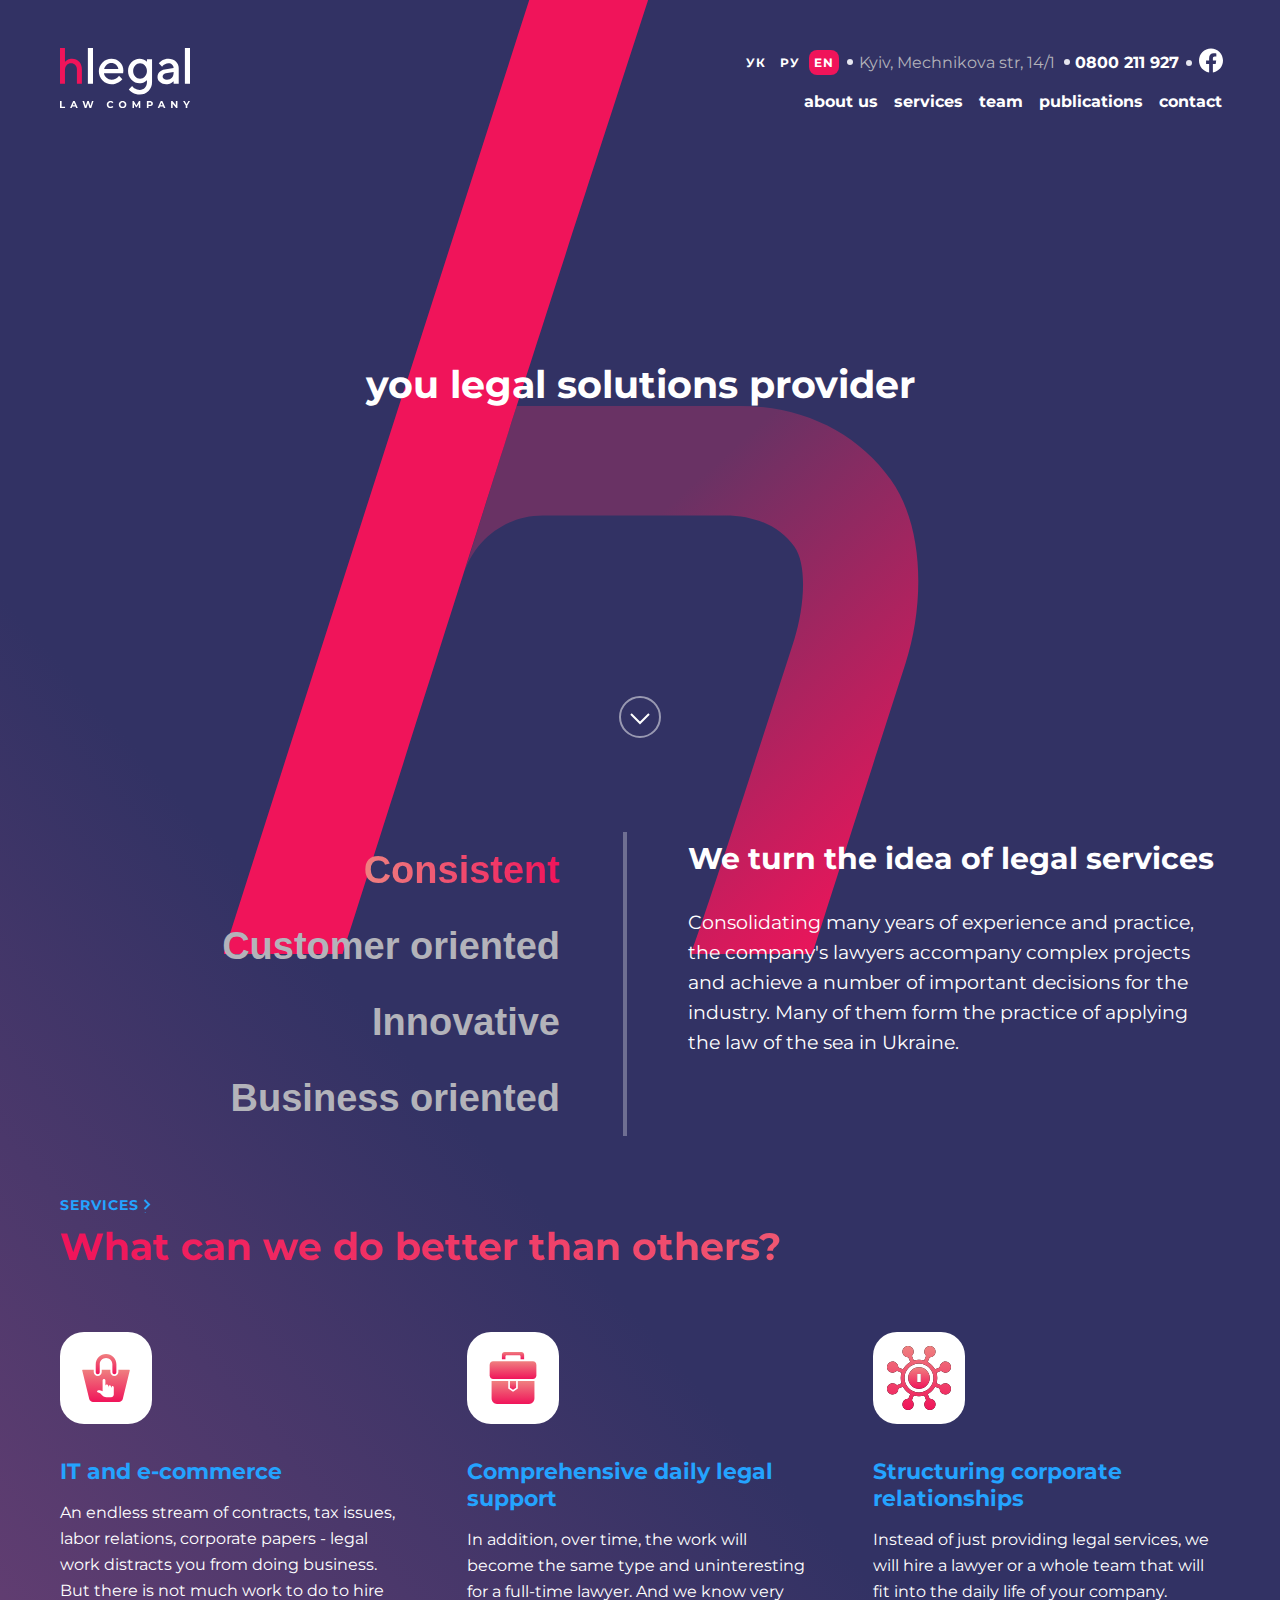
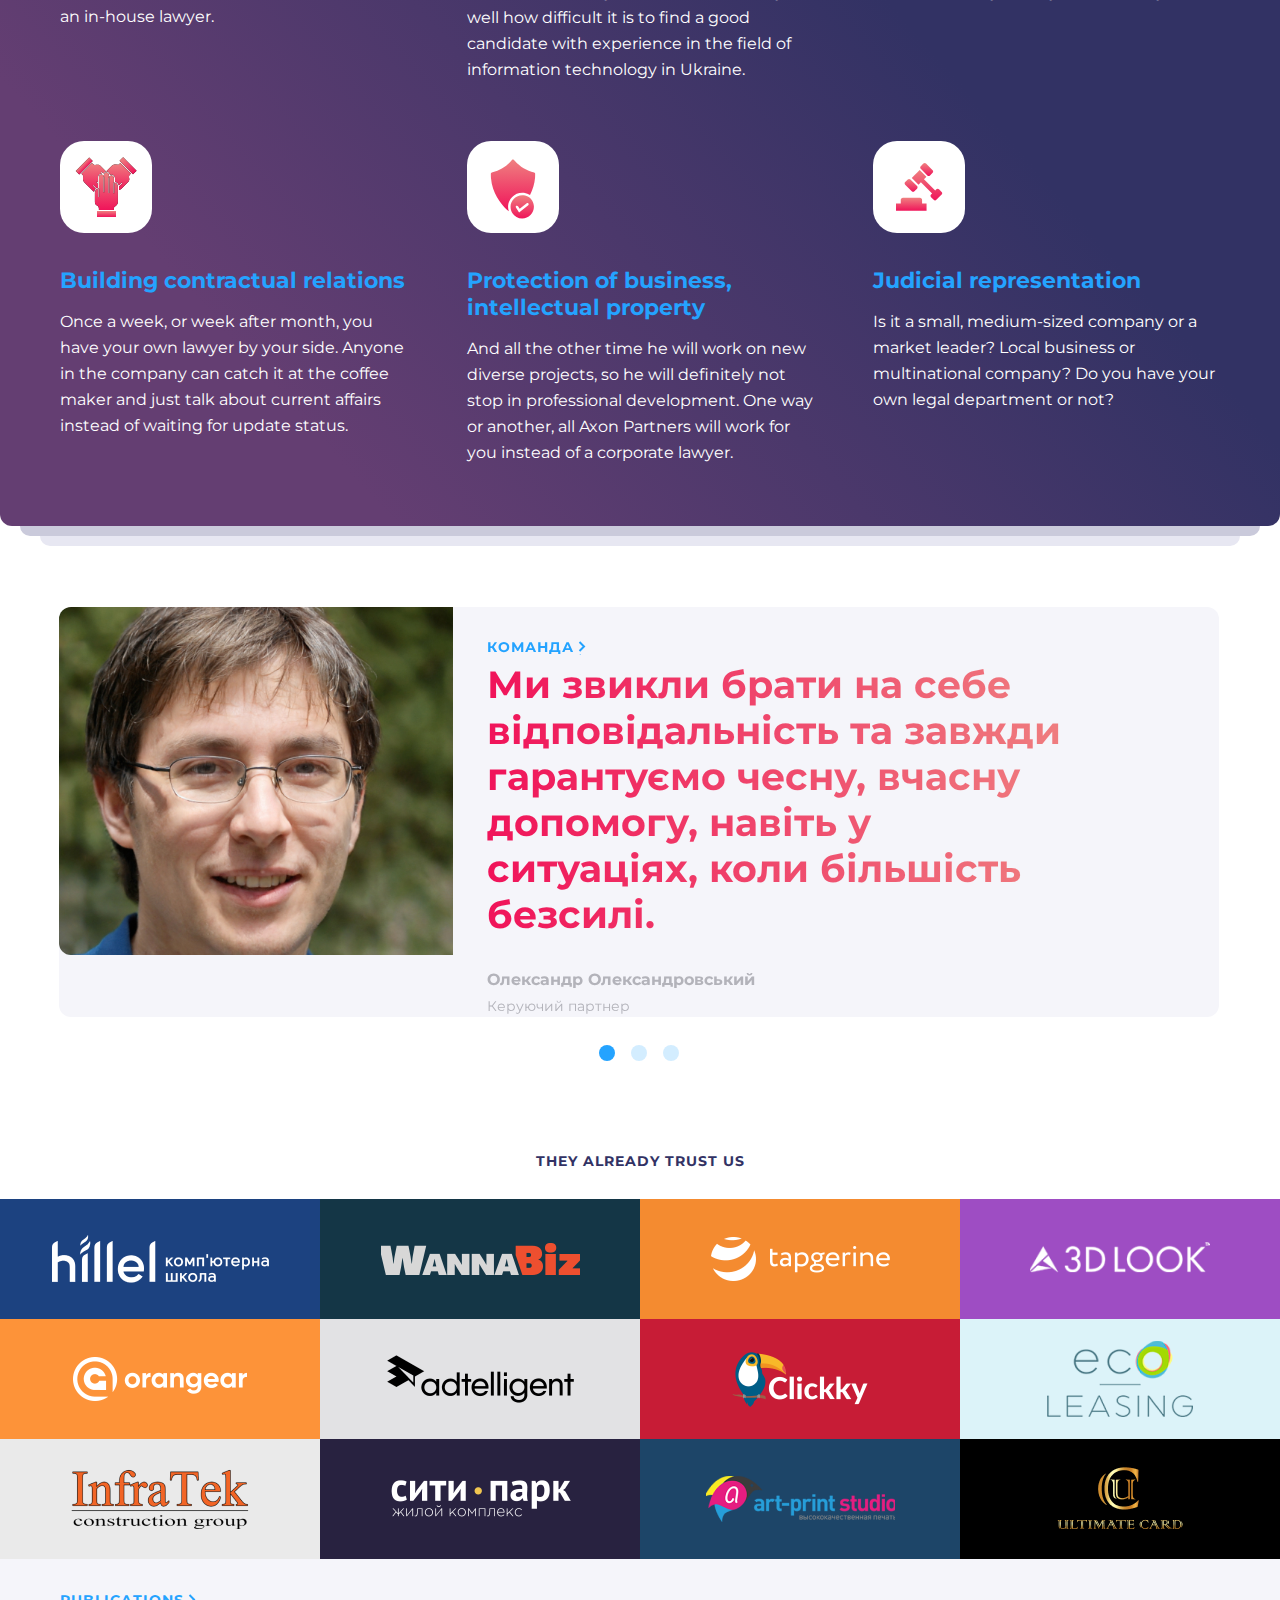
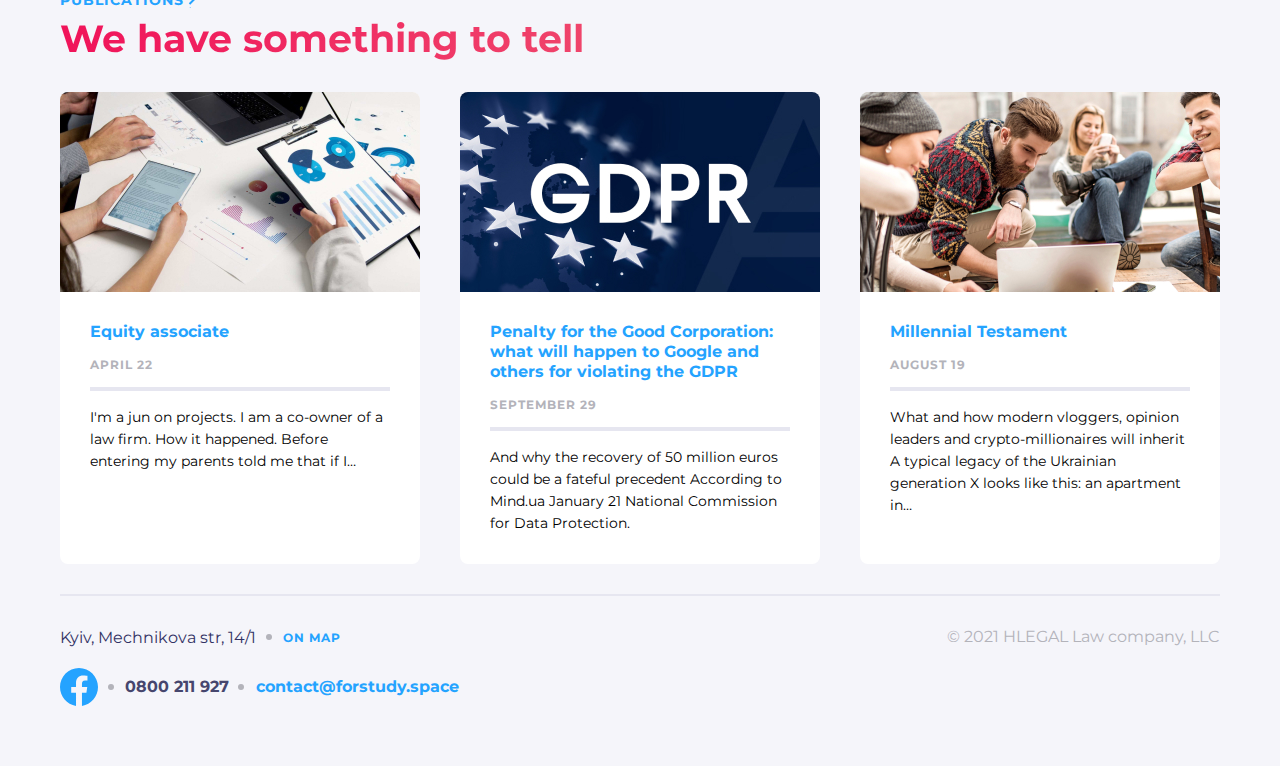
==== app/index.html @ dfc85bfb "start project" ====
<!DOCTYPE html>
<html lang="en">
<head>
    <meta charset="UTF-8">
    <meta name="viewport" content="width=device-width, initial-scale=1.0">
    <meta http-equiv="X-UA-Compatible" content="IE=edge">
    <meta name="viewport" content="width=device-width, initial-scale=1.0">
    <link rel="preload" href="fonts/montserrat-Bold.woff2" as="font" type="font/woff2" crossorigin="anonymous">
    <link rel="preload" href="fonts/montserrat-Regular.woff2" as="font" type="font/woff2" crossorigin="anonymous">
    <link rel="stylesheet" href="css/style.css">
    <title>hlegal</title>
</head>

<body class="body">
    <header class="header">
        <div class="gradient">
            <div class="container">
                <div class="top-header top-header_margin-l-r">
                    <div class="top-grid">    
                        <div class="lang-phone">
                            <div class="lang">
                                <a class="lang__item" href="#">ук</a>
                                <a class="lang__item" href="#">ру</a>
                                <a class="lang__item lang__item-red" href="#">en</a>
                            </div>
                            <div class="lang-phone__phone">
                                <span class="lang-phone__street">Kyiv, Mechnikova str, 14/1</span>
                                <a class="lang-phone__ph" href="tel:0800 211 927">0800 211 927</a>
                                <a class="lang-phone__fb" href="#">
                                <svg width="24" height="25" viewBox="0 0 24 25" fill="none" xmlns="http://www.w3.org/2000/svg">
                                    <path class="lang-phone__fb-red" d="M24 12.5733C24 5.90541 18.6274 0.5 12 0.5C5.37258 0.5 0 5.90541 0 12.5733C0 18.5995 4.38823 23.5943 10.125 24.5V16.0633H7.07813V12.5733H10.125V9.91343C10.125 6.88755 11.9165 5.21615 14.6576 5.21615C15.9705 5.21615 17.3438 5.45195 17.3438 5.45195V8.42313H15.8306C14.3399 8.42313 13.875 9.35379 13.875 10.3086V12.5733H17.2031L16.6711 16.0633H13.875V24.5C19.6118 23.5943 24 18.5995 24 12.5733Z" fill="white"/>
                                </svg>
                                </a>
                            </div>
                        </div>
                        <div class="logo-hamburger">
                            <div class="logo-hamburger__left">
                                <a href="#">
                                    <img class="logo-hamburger__logo" width="69" height="32" src="img/logo.svg" alt="logo">
                                </a>
                                <img class="logo-hamburger__slash" width="12" height="26" src="img/slash.svg" alt="slash">
                                <p><a class="logo-hamburger__services" href="#">services</a></p>
                            </div>
                            <div class="logo-hamburger__right">
                            <a href="#"><img src="img/hamburger.svg" alt="hamburger"></a>
                            </div>
                        </div>
                        <div class="nav">
                            <a class="nav__item" href="about.html">about us</a>
                            <a class="nav__item" href="#">services</a>
                            <a class="nav__item" href="#">team</a>
                            <a class="nav__item" href="#">publications</a>
                            <a class="nav__item" href="#">contact</a>
                        </div>
                    </div>
                </div>
            </div>
            <div class="container inner-container">
                <section class="top"> 
                    <h1 class="top__text">you legal solutions provider</h1>
                    <div class="top__arrow-down">
                        <a href="#">
                            <svg width="42" height="42" viewBox="0 0 42 42" fill="none" xmlns="http://www.w3.org/2000/svg">
                                <circle class="top__arrow-down top__arrow-down_red" opacity="0.5" cx="21" cy="21" r="20" stroke="white" stroke-width="2"/>
                                <path class="top__arrow-down top__arrow-down_red" d="M12 18L21 27L30 18" stroke="white" stroke-width="2"/>
                            </svg>
                        </a>
                    </div>
                    <section class="advantage">
                        <div class="advantage__list">
                            <button type="button" class="advantage__btn advantage__btn_first">Consistent</button>
                            <button type="button" class="advantage__btn">Customer oriented</button>
                            <button type="button" class="advantage__btn">Innovative</button>
                            <button type="button" class="advantage__btn">Business oriented</button>
                        </div>
                        <div class="advantage__content advantage__content_active">
                            <article class="description">
                                <h2 class="description__title">We turn the idea of legal services</h2>
                                <p class="description__text">Consolidating many years of experience and practice, the company's lawyers accompany complex projects and achieve a number of important decisions for the industry. Many of them form the practice of applying the law of the sea in Ukraine.</p>
                            </article>
                        </div>
                        <div class="advantage__content"></div>
                        <div class="advantage__content"></div>
                        <div class="advantage__content"></div>
                    </section>
                    <section class="cards">
                        <div class="cards__one">
                            <p><a class="cards__services" href="#">services</a></p>
                            <h2 class="cards__title">What can we do better than others?</h2>
                        </div>
                        <article class="cards__item">
                            <p><img src="img/icon1.svg" alt="IT and e-commerce"></p>
                            <p><h2>IT and e-commerce</h2></p>
                            <p class="cards__content">An endless stream of contracts, tax issues, labor relations, corporate papers - legal work distracts you from doing business. But there is not much work to do to hire an in-house lawyer.</p>
                        </article>
                        <article class="cards__item">
                            <p><img src="img/icon2.svg" alt="IT and e-commerce"></p>
                            <p><h2>Comprehensive daily
                                legal support</h2></p>
                            <p class="cards__content">In addition, over time, the work will become the same type and uninteresting for a full-time lawyer. And we know very well how difficult it is to find a good candidate with experience in the field of information technology in Ukraine.</p>
                        </article>
                        <article class="cards__item">
                            <p><img src="img/icon3.svg" alt="IT and e-commerce"></p>
                            <p><h2>Structuring corporate relationships</h2></p>
                            <p class="cards__content">Instead of just providing legal services, we will hire a lawyer or a whole team that will fit into the daily life of your company.</p>
                        </article>
                        <article class="cards__item">
                            <p><img src="img/icon4.svg" alt="IT and e-commerce"></p>
                            <p><h2>Building contractual relations</h2></p>
                            <p class="cards__content">Once a week, or week after month, you have your own lawyer by your side. Anyone in the company can catch it at the coffee maker and just talk about current affairs instead of waiting for update status.</p>
                        </article>
                        <article class="cards__item">
                            <p><img src="img/icon5.svg" alt="IT and e-commerce"></p>
                            <p><h2>Protection of business, intellectual property</h2></p>
                            <p class="cards__content">And all the other time he will work on new diverse projects, so he will definitely not stop in professional development. One way or another, all Axon Partners will work for you instead of a corporate lawyer.</p>
                        </article>
                        <article class="cards__item">
                            <p><img src="img/icon6.svg" alt="IT and e-commerce"></p>
                            <p><h2>Judicial representation</h2></p>
                            <p class="cards__content">Is it a small, medium-sized company or a market leader? Local business or multinational company? Do you have your own legal department or not?</p>
                        </article>
                    </section>
                </section>
            </div>
        </div>
    </header>
    
    <main class="main">
        <div class="container">
            <div class="slider">
                    <section class="js-slider-main">
                        <div class="item">
                            <div class="item-wrap">
                                <div class="slide__image">
                                    <img src="img/team-1.jpg" alt="face">
                                </div>
                                <div class="slide__content">
                                    <p><a class="cards__services" href="#">команда</a></p>
                                    <p>Ми звикли брати на себе відповідальність та завжди гарантуємо чесну, вчасну допомогу, навіть у ситуаціях, коли більшість безсилі.</p>
                                    <p>Олександр Олександровський</p>
                                    <p>Керуючий партнер</p>
                                </div>
                            </div>
                        </div>
                        <div class="item">
                            <div class="item-wrap">
                                <div class="slide__image">
                                    <img src="img/team-1.jpg" alt="face">
                                </div>
                                <div class="slide__content">
                                    <p><a class="cards__services" href="#">команда</a></p>
                                    <p>Ми звикли брати на себе відповідальність та завжди гарантуємо чесну, вчасну допомогу, навіть у ситуаціях, коли більшість безсилі.</p>
                                    <p>Олександр Олександровський</p>
                                    <p>Керуючий партнер</p>
                                </div>
                            </div>
                        </div>
                        <div class="item">
                            <div class="item-wrap">
                                <div class="slide__image">
                                    <img src="img/team-1.jpg" alt="face">
                                </div>
                                <div class="slide__content">
                                    <p><a class="cards__services" href="#">команда</a></p>
                                    <p>Ми звикли брати на себе відповідальність та завжди гарантуємо чесну, вчасну допомогу, навіть у ситуаціях, коли більшість безсилі.</p>
                                    <p>Олександр Олександровський</p>
                                    <p>Керуючий партнер</p>
                                </div>
                            </div>
                        </div>
                    </section>
                <!-- </div> -->
            </div>
            <div class="logo-title">
                <p class="logo-title__text">They already trust us</p>
            </div>
            <div class="wrap-grey">
                <div class="logos">
                    <div class="logos__items"><img width="217" height="48" src="img/logo-1.png" alt="Hillel"></div>
                    <div class="logos__items"><img width="199" height="32" src="img/logo-2.png" alt="Wannabiz"></div>
                    <div class="logos__items"><img width="179" height="44" src="img/logo-3.png" alt="tapgerine"></div>
                    <div class="logos__items"><img width="180" height="42" src="img/logo-4.png" alt="3dlook"></div>
                    <div class="logos__items"><img width="174" height="44" src="img/logo-5.png" alt="orangear"></div>
                    <div class="logos__items"><img width="187" height="48" src="img/logo-6.png" alt="adtelligent"></div>
                    <div class="logos__items"><img width="138" height="61" src="img/logo-7.png" alt="Clikki"></div>
                    <div class="logos__items"><img width="146" height="76" src="img/logo-8.png" alt="eco leasing"></div>
                    <div class="logos__items"><img width="182" height="60" src="img/logo-9.png" alt="InfraTek"></div>
                    <div class="logos__items"><img width="181" height="38" src="img/logo-10.png" alt="сити парк"></div>
                    <div class="logos__items"><img width="189" height="46" src="img/logo-11.png" alt="art print studio"></div>
                    <div class="logos__items"><img width="152" height="95" src="img/logo-12.png" alt="ultimate card"></div>
                </div>
                <div class="container">
                    <div class="table">
                        <p class="table__up-ref"><a class="cards__services" href="#">Publications</a></p>
                        <p class="table__title">We have something to tell</p>
                        <div class="table__wrap">
                            <div class="table__item">
                                <div class="down-cards">
                                    <div class="down-cards__image">
                                        <img src="img/cover-1.jpg" alt="face">
                                    </div>
                                    <div class="down-cards__content">
                                        <p>Equity associate</p>
                                        <p>April 22</p>
                                        <p>I'm a jun on projects. I am a co-owner of a law firm. How it happened. Before entering my parents told me that if I…</p>
                                    </div>
                                </div>
                            </div>
                            <div class="table__item">
                                <div class="down-cards">
                                    <div class="down-cards__image">
                                        <img src="img/cover-2.jpg" alt="face">
                                    </div>
                                    <div class="down-cards__content">
                                        <p>Penalty for the Good Corporation: what will happen to Google and others for violating the GDPR</p>
                                        <p>September 29</p>
                                        <p>And why the recovery of 50 million euros could be a fateful precedent According to Mind.ua January 21 National Commission for Data Protection.</p>
                                    </div>
                                </div>
                            </div>
                            <div class="table__item">
                                <div class="down-cards">
                                    <div class="down-cards__image">
                                        <img src="img/cover-3.jpg" alt="face">
                                    </div>
                                    <div class="down-cards__content">
                                        <p>Millennial Testament</p>
                                        <p>August 19</p>
                                        <p>What and how modern vloggers, opinion leaders and crypto-millionaires will inherit A typical legacy of the Ukrainian generation X looks like this: an apartment in…</p>
                                    </div>
                                </div>
                            </div>
                        </div>
                    </div>
                </div>
            </div>
        </div>
    </main>

    <div class="wrap-grey">
        <footer class="footer container inner-container">
            <div class="footer-grid">
                <div class="footer-grid__one">
                    <span class="footer-grid__street">Kyiv, Mechnikova str, 14/1</span>
                    <a class="footer-grid__onmap" href="#">On map</a>
                </div>
                <div  class="footer-grid__two">
                    <span class="footer-grid__copy">© 2021 HLEGAL Law company, LLC</span>
                </div>
                <div  class="footer-grid__three">
                    <svg class="footer-grid__fb" width="38" height="38" viewBox="0 0 38 38" fill="none" xmlns="http://www.w3.org/2000/svg">
                        <g clip-path="url(#clip0_26716_3421)">
                            <path class="footer-grid__fb footer-grid__fb-red" d="M38 19.1161C38 8.55857 29.4934 0 19 0C8.50658 0 0 8.55857 0 19.1161C0 28.6575 6.94803 36.5659 16.0312 38V24.6419H11.207V19.1161H16.0312V14.9046C16.0312 10.1136 18.8678 7.46723 23.2078 7.46723C25.2866 7.46723 27.4609 7.84059 27.4609 7.84059V12.545H25.0651C22.7048 12.545 21.9688 14.0185 21.9688 15.5302V19.1161H27.2383L26.3959 24.6419H21.9688V38C31.052 36.5659 38 28.6575 38 19.1161Z" fill="#24A3FF"/>
                        </g>
                        <defs>
                            <clipPath id="clip0_26716_3421">
                                <rect width="38" height="38" fill="white"/>
                            </clipPath>
                        </defs>
                    </svg>
                    <a class="footer-grid__phone" href="tel:0800 211 927">0800 211 927</a>
                    <a class="footer-grid__mail footer-grid__mail-red" href="mailto:contact@forstudy.space">contact@forstudy.space</a>
                </div>
            </div>
        </footer>
    </div>

    <script src="https://code.jquery.com/jquery-3.6.0.min.js"
    integrity="sha256-/xUj+3OJU5yExlq6GSYGSHk7tPXikynS7ogEvDej/m4="
    crossorigin="anonymous"></script>
    <script src="js/slick.min.js"></script>
    <script src="js/script.js"></script>
</body>
</html>
---- app/css/style.css ----
@font-face {
  font-family: 'Montserrat';
  src: url("../fonts/montserrat-Regular.woff2") format("woff2"), url("../fonts/montserrat-Regular.woff") format("woff");
  font-weight: 400;
  font-style: normal;
}

@font-face {
  font-family: 'Montserrat';
  src: url("../fonts/montserrat-Bold.woff2") format("woff2"), url("../fonts/montserrat-Bold.woff") format("woff");
  font-weight: 700;
  font-style: normal;
}

* {
  margin: 0;
  -webkit-box-sizing: border-box;
          box-sizing: border-box;
}

.body {
  font-family: 'Montserrat', 'Arial', sans-serif;
  font-style: normal;
}

.container {
  max-width: 1320px;
  min-width: 375px;
  margin: 0 auto;
}

.inner-container {
  padding: 0 30px;
}

.visually-hidden {
  position: absolute;
  width: 1px;
  height: 1px;
  margin: -1px;
  border: 0;
  padding: 0;
  clip: rect(0 0 0 0);
  overflow: hidden;
}

.wrap-grey {
  background-color: #F5F5FA;
}

/*========================================*/
@media screen and (min-width: 768px) {
  .inner-container {
    padding: 0 60px;
  }
}

@media screen and (min-width: 1440px) {
  .container {
    max-width: 1440px;
  }
}

.gradient {
  background: url("../img/symbol.svg") center 0 no-repeat, linear-gradient(228.57deg, #323264 11.93%, #323264 57.17%, #643E72 87.46%);
  border-radius: 0px 0px 12px 12px;
  background-size: 141%, cover;
  position: relative;
}

.gradient::before {
  content: '';
  height: 10px;
  background-color: #CACADB;
  border-radius: 0 0 12px 12px;
  position: absolute;
  left: 20px;
  right: 20px;
  bottom: -10px;
}

.gradient::after {
  content: '';
  height: 10px;
  background-color: #E7E7F2;
  border-radius: 0 0 12px 12px;
  position: absolute;
  left: 40px;
  right: 40px;
  bottom: -20px;
}

.top__text {
  margin-top: 125px;
  margin-left: auto;
  margin-right: auto;
  width: 300px;
  font-weight: 700;
  font-size: 38px;
  line-height: 46px;
  text-align: center;
  color: #FFFFFF;
}

.top__arrow-down {
  display: block;
  margin-top: 160px;
  margin-bottom: 60px;
  margin-left: auto;
  margin-right: auto;
  width: -webkit-fit-content;
  width: -moz-fit-content;
  width: fit-content;
}

.top__arrow-down:hover .top__arrow-down_red {
  -webkit-transition-duration: 0.3s;
          transition-duration: 0.3s;
  -webkit-transition-property: stroke;
  transition-property: stroke;
  stroke: #F0145A;
}

.advantage__list {
  display: -webkit-box;
  display: -ms-flexbox;
  display: flex;
  overflow: auto;
  -ms-overflow-style: none;
  margin-bottom: 14px;
}

.advantage__list::-webkit-scrollbar {
  width: 0;
}

.advantage__btn {
  white-space: nowrap;
  border: none;
  outline: none;
  background-color: transparent;
  font-weight: 700;
  font-size: 30px;
  line-height: 37px;
  color: #B3B3BA;
  margin-right: 30px;
  padding: 0;
  cursor: pointer;
}

.advantage__btn_first {
  background: linear-gradient(90.13deg, #EF8080 0.84%, #F0145A 99.96%);
  -webkit-background-clip: text;
  -webkit-text-fill-color: transparent;
}

.advantage__content {
  display: none;
}

.advantage__content_active {
  display: block;
}

.description {
  border-top: 4px solid rgba(255, 255, 255, 0.3);
  padding-top: 31px;
}

.description__title {
  margin-bottom: 31px;
  font-weight: 700;
  font-size: 20px;
  line-height: 24px;
  color: #FFFFFF;
}

.description__text {
  margin-bottom: 31px;
  font-weight: 400;
  font-size: 19px;
  line-height: 30px;
  color: #FFFFFF;
}

.cards {
  padding-bottom: 60px;
  display: grid;
  grid-template-columns: 1fr;
}

.cards__one {
  grid-row: 1/2;
}

.cards__services {
  text-decoration: none;
  font-weight: 700;
  font-size: 14px;
  line-height: 17px;
  letter-spacing: 1px;
  text-transform: uppercase;
  color: #24A3FF;
  position: relative;
}

.cards__services::after {
  content: '';
  position: absolute;
  right: -16px;
  top: 2px;
  width: 14px;
  height: 15px;
  background-image: url("../img/arrow-right-blue.svg");
}

.cards__title {
  margin-top: 10px;
  font-weight: 700;
  font-size: 30px;
  line-height: 37px;
  background: linear-gradient(90.13deg, #F0145A 0.84%, #EF8080 99.96%);
  -webkit-background-clip: text;
  -webkit-text-fill-color: transparent;
  background-clip: text;
}

.cards__item {
  margin-top: 30px;
}

.cards__item h2 {
  margin-top: 30px;
  font-weight: 700;
  font-size: 22px;
  line-height: 27px;
  color: #24A3FF;
}

.cards__content {
  margin-top: 15px;
  font-weight: 400;
  font-size: 16px;
  line-height: 26px;
  color: #FFFFFF;
}

.top-grid {
  display: grid;
  grid-template-columns: 1fr;
}

.lang-phone {
  grid-row: 1/3;
  display: -webkit-box;
  display: -ms-flexbox;
  display: flex;
  -webkit-box-pack: justify;
      -ms-flex-pack: justify;
          justify-content: space-between;
  background-color: rgba(245, 245, 250, 0.2);
}

.lang-phone__phone {
  display: -webkit-box;
  display: -ms-flexbox;
  display: flex;
  -webkit-box-align: center;
      -ms-flex-align: center;
          align-items: center;
}

.lang-phone__street {
  margin-left: 5px;
  margin-right: 5px;
  display: none;
  font-weight: 400;
  font-size: 16px;
  line-height: 20px;
  text-align: right;
  color: #B3B3BA;
  position: relative;
}

.lang-phone__street::before {
  display: none;
  content: '';
  height: 6px;
  width: 6px;
  background-color: #E6E6F0;
  border-radius: 50%;
  position: absolute;
  left: -12px;
  top: 6px;
}

.lang-phone__ph {
  display: inline-block;
  font-weight: 700;
  font-size: 16px;
  line-height: 20px;
  text-align: right;
  color: #FFFFFF;
  text-decoration: none;
  padding: 12.5px 15px;
  position: relative;
}

.lang-phone__ph::before {
  display: none;
  content: '';
  height: 6px;
  width: 6px;
  background-color: #E6E6F0;
  border-radius: 50%;
  position: absolute;
  left: 4px;
  top: 19px;
}

.lang-phone__ph::after {
  display: none;
  content: '';
  height: 6px;
  width: 6px;
  background-color: #E6E6F0;
  border-radius: 50%;
  position: absolute;
  left: 126px;
  top: 20px;
}

.lang-phone__fb {
  margin-left: 5px;
  display: none;
}

.lang-phone__fb:hover .lang-phone__fb-red {
  -webkit-transition-duration: 0.3s;
          transition-duration: 0.3s;
  -webkit-transition-property: fill;
  transition-property: fill;
  fill: red;
}

.logo-hamburger {
  display: -webkit-box;
  display: -ms-flexbox;
  display: flex;
  -webkit-box-align: center;
      -ms-flex-align: center;
          align-items: center;
  -webkit-box-pack: justify;
      -ms-flex-pack: justify;
          justify-content: space-between;
}

.logo-hamburger__left {
  display: -webkit-box;
  display: -ms-flexbox;
  display: flex;
  margin: 0;
  -webkit-box-align: center;
      -ms-flex-align: center;
          align-items: center;
  height: 100%;
}

.logo-hamburger__logo {
  margin: 15px 0 10px 15px;
}

.logo-hamburger__slash {
  margin: 15px 4px;
  display: inline-block;
}

.logo-hamburger__services {
  display: inline-block;
  font-weight: 400;
  font-size: 20px;
  line-height: 24px;
  color: #FFFFFF;
  text-decoration: none;
}

.logo-hamburger__right {
  margin: 12.5px 15px;
}

.logo-hamburger__right:hover {
  -webkit-transition-duration: 0.3s;
          transition-duration: 0.3s;
  -webkit-transition-property: background-color;
  transition-property: background-color;
  background-color: #e6e6f08a;
  border-radius: 8px;
}

.nav {
  margin-top: 26px;
  display: none;
}

.nav__item {
  display: inline-block;
  text-decoration: none;
  font-weight: 700;
  font-size: 16px;
  line-height: 20px;
  text-align: right;
  color: #FFFFFF;
  margin-right: 1px;
  margin-left: 15px;
  position: relative;
}

.nav__item:after {
  -webkit-transition-duration: 0.3s;
          transition-duration: 0.3s;
  -webkit-transition-property: opacity;
  transition-property: opacity;
  opacity: 0;
  display: block;
  content: '';
  height: 2px;
  width: 100%;
  background-color: #FFFFFF;
  position: absolute;
  top: 21px;
}

.nav__item:hover::after {
  opacity: 1;
}

/*========================================*/
@media screen and (min-width: 768px) {
  .gradient {
    background-size: 116%, cover;
  }
  .top__text {
    width: auto;
    margin-top: 272px;
  }
  .top__arrow-down {
    margin-top: 417px;
    margin-bottom: 91px;
  }
  .advantage__btn {
    font-size: 38px;
    line-height: 46px;
  }
  .advantage__list {
    margin-bottom: 44px;
  }
  .description {
    padding-top: 60px;
  }
  .description__title {
    font-size: 30px;
    line-height: 37px;
  }
  .description__text {
    margin-bottom: 60px;
  }
  .cards__title {
    font-size: 38px;
    line-height: 46px;
    margin-bottom: 29px;
  }
  .cards {
    grid-template-columns: repeat(2, 1fr);
    -webkit-column-gap: 56px;
       -moz-column-gap: 56px;
            column-gap: 56px;
  }
  .cards__one {
    grid-column: 1/3;
  }
  .cards__title {
    margin-bottom: 4px;
  }
  .cards__item {
    margin-top: 58px;
  }
  .top-header_margin-l-r {
    margin: 0 47px;
    padding-top: 41px;
  }
  .lang-phone {
    -webkit-box-pack: start;
        -ms-flex-pack: start;
            justify-content: flex-start;
    background-color: rgba(245, 245, 250, 0);
  }
  .lang-phone__street {
    display: inline-block;
  }
  .lang-phone__street::before {
    display: inline-block;
  }
  .lang-phone__ph::before {
    display: inline-block;
  }
  .lang-phone__ph::after {
    display: inline-block;
  }
  .lang-phone__fb {
    display: inline-block;
  }
  .nav {
    display: -webkit-box;
    display: -ms-flexbox;
    display: flex;
  }
  .logo-hamburger__logo {
    width: 130px;
    height: 60px;
  }
  .logo-hamburger__slash {
    display: none;
  }
  .logo-hamburger__services {
    display: none;
  }
  .logo-hamburger__right {
    display: none;
  }
}

@media screen and (min-width: 1024px) {
  .gradient {
    background-size: 65%, cover;
  }
  .top__text {
    margin-top: 250px;
  }
  .top__arrow-down {
    margin-top: 288px;
    margin-bottom: 90px;
  }
  .advantage {
    display: grid;
    grid-template-columns: 1fr 1fr;
  }
  .advantage__list {
    -webkit-box-orient: vertical;
    -webkit-box-direction: normal;
        -ms-flex-direction: column;
            flex-direction: column;
    -webkit-box-align: end;
        -ms-flex-align: end;
            align-items: flex-end;
    border-right: 4px solid rgba(255, 255, 255, 0.3);
    padding-right: 33px;
    margin-right: 13px;
    margin-bottom: 59px;
  }
  .advantage__btn {
    margin-top: 15px;
    margin-bottom: 15px;
  }
  .description {
    border-top: none;
    padding-top: 8px;
    padding-left: 48px;
  }
  .cards {
    grid-template-columns: repeat(3, 1fr);
    -webkit-column-gap: 60px;
       -moz-column-gap: 60px;
            column-gap: 60px;
  }
  .cards__one {
    grid-column: 1/4;
  }
  .logo-hamburger__logo {
    margin-top: 0px;
    margin-right: 0;
    margin-bottom: -8px;
    margin-left: 13px;
  }
  .nav {
    margin-top: 7px;
    margin-right: 10px;
    -webkit-box-pack: end;
        -ms-flex-pack: end;
            justify-content: flex-end;
  }
  .top-header_margin-l-r {
    padding-top: 40px;
  }
  .top-grid {
    grid-template-columns: 40% 60%;
  }
  .lang-phone {
    grid-row: auto;
    -webkit-box-pack: end;
        -ms-flex-pack: end;
            justify-content: flex-end;
  }
  .lang-phone__phone {
    margin-right: 10px;
  }
  .logo-hamburger {
    grid-row: 1/3;
  }
}

@media screen and (min-width: 1440px) {
  .cards__one {
    grid-row: 2/3;
  }
}

.abtop-grid {
  display: grid;
  grid-template-columns: 1fr;
}

.ablang-phone {
  grid-row: 1/3;
  display: -webkit-box;
  display: -ms-flexbox;
  display: flex;
  -webkit-box-pack: justify;
      -ms-flex-pack: justify;
          justify-content: space-between;
  background-color: #F5F5FA;
}

.ablang-phone__phone {
  display: -webkit-box;
  display: -ms-flexbox;
  display: flex;
  -webkit-box-align: center;
      -ms-flex-align: center;
          align-items: center;
}

.ablang-phone__street {
  margin-left: 5px;
  margin-right: 5px;
  display: none;
  font-weight: 400;
  font-size: 16px;
  line-height: 20px;
  text-align: right;
  color: #B3B3BA;
  position: relative;
}

.ablang-phone__street::before {
  display: none;
  content: '';
  height: 6px;
  width: 6px;
  background-color: #E6E6F0;
  border-radius: 50%;
  position: absolute;
  left: -12px;
  top: 6px;
}

.ablang-phone__ph {
  display: inline-block;
  font-weight: 700;
  font-size: 16px;
  line-height: 20px;
  text-align: right;
  color: #B3B3BA;
  text-decoration: none;
  padding: 12.5px 15px;
  position: relative;
}

.ablang-phone__ph::before {
  display: none;
  content: '';
  height: 6px;
  width: 6px;
  background-color: #E6E6F0;
  border-radius: 50%;
  position: absolute;
  left: 4px;
  top: 19px;
}

.ablang-phone__ph::after {
  display: none;
  content: '';
  height: 6px;
  width: 6px;
  background-color: #E6E6F0;
  border-radius: 50%;
  position: absolute;
  left: 126px;
  top: 20px;
}

.ablang-phone__fb {
  margin-left: 5px;
  display: none;
}

.ablang-phone__fb:hover .ablang-phone__fb-red {
  -webkit-transition-duration: 0.3s;
          transition-duration: 0.3s;
  -webkit-transition-property: fill;
  transition-property: fill;
  fill: red;
}

.ablogo-hamburger {
  display: -webkit-box;
  display: -ms-flexbox;
  display: flex;
  -webkit-box-align: center;
      -ms-flex-align: center;
          align-items: center;
  -webkit-box-pack: justify;
      -ms-flex-pack: justify;
          justify-content: space-between;
}

.ablogo-hamburger__left {
  display: -webkit-box;
  display: -ms-flexbox;
  display: flex;
  margin: 0;
  -webkit-box-align: center;
      -ms-flex-align: center;
          align-items: center;
  height: 100%;
}

.ablogo-hamburger__logo {
  margin: 15px 0 10px 15px;
}

.ablogo-hamburger__slash {
  margin: 15px 4px;
  display: inline-block;
}

.ablogo-hamburger__services {
  display: inline-block;
  font-weight: 400;
  font-size: 20px;
  line-height: 24px;
  color: #323264;
  text-decoration: none;
}

.ablogo-hamburger__right {
  margin: 12.5px 15px;
}

.ablogo-hamburger__right:hover {
  -webkit-transition-duration: 0.3s;
          transition-duration: 0.3s;
  -webkit-transition-property: background-color;
  transition-property: background-color;
  background-color: #e6e6f08a;
  border-radius: 8px;
}

.abnav {
  margin-top: 26px;
  display: none;
}

.abnav__item {
  display: inline-block;
  text-decoration: none;
  font-weight: 700;
  font-size: 16px;
  line-height: 20px;
  text-align: right;
  color: #FFFFFF;
  margin-right: 1px;
  margin-left: 15px;
  position: relative;
}

.abnav__item:after {
  -webkit-transition-duration: 0.3s;
          transition-duration: 0.3s;
  -webkit-transition-property: opacity;
  transition-property: opacity;
  opacity: 0;
  display: block;
  content: '';
  height: 2px;
  width: 100%;
  background-color: #FFFFFF;
  position: absolute;
  top: 21px;
}

.abnav__item:hover::after {
  opacity: 1;
}

/*========================================*/
@media screen and (min-width: 768px) {
  .abgradient {
    background-size: 116%, cover;
  }
  .abtop__text {
    width: auto;
    margin-top: 272px;
  }
  .abtop__arrow-down {
    margin-top: 417px;
    margin-bottom: 91px;
  }
  .abtop-header_margin-l-r {
    margin: 0 47px;
    padding-top: 41px;
  }
  .ablang-phone {
    -webkit-box-pack: start;
        -ms-flex-pack: start;
            justify-content: flex-start;
    background-color: rgba(245, 245, 250, 0);
  }
  .ablang-phone__street {
    display: inline-block;
  }
  .ablang-phone__street::before {
    display: inline-block;
  }
  .ablang-phone__ph::before {
    display: inline-block;
  }
  .ablang-phone__ph::after {
    display: inline-block;
  }
  .ablang-phone__fb {
    display: inline-block;
  }
  .abnav {
    display: -webkit-box;
    display: -ms-flexbox;
    display: flex;
  }
  .ablogo-hamburger__logo {
    width: 130px;
    height: 60px;
  }
  .ablogo-hamburger__slash {
    display: none;
  }
  .ablogo-hamburger__services {
    display: none;
  }
  .ablogo-hamburger__right {
    display: none;
  }
}

@media screen and (min-width: 1024px) {
  .abtop__text {
    margin-top: 250px;
  }
  .abtop__arrow-down {
    margin-top: 288px;
    margin-bottom: 90px;
  }
  .ablogo-hamburger__logo {
    margin-top: 0px;
    margin-right: 0;
    margin-bottom: -8px;
    margin-left: 13px;
  }
  .abnav {
    margin-top: 7px;
    margin-right: 10px;
    -webkit-box-pack: end;
        -ms-flex-pack: end;
            justify-content: flex-end;
  }
  .abtop-header_margin-l-r {
    padding-top: 40px;
  }
  .abtop-grid {
    grid-template-columns: 40% 60%;
  }
  .ablang-phone {
    grid-row: auto;
    -webkit-box-pack: end;
        -ms-flex-pack: end;
            justify-content: flex-end;
  }
  .ablang-phone__phone {
    margin-right: 10px;
  }
  .ablogo-hamburger {
    grid-row: 1/3;
  }
}

.slick-slider {
  position: relative;
  display: block;
  -webkit-box-sizing: border-box;
          box-sizing: border-box;
  -webkit-user-select: none;
  -moz-user-select: none;
  -ms-user-select: none;
  user-select: none;
  -webkit-touch-callout: none;
  -khtml-user-select: none;
  -ms-touch-action: pan-y;
  touch-action: pan-y;
  -webkit-tap-highlight-color: transparent;
}

.slick-list {
  position: relative;
  display: block;
  overflow: hidden;
  margin: 0;
  padding: 0;
}

.slick-list:focus {
  outline: none;
}

.slick-list.dragging {
  cursor: pointer;
  cursor: hand;
}

.slick-slider .slick-track,
.slick-slider .slick-list {
  -webkit-transform: translate3d(0, 0, 0);
  transform: translate3d(0, 0, 0);
}

.slick-track {
  position: relative;
  top: 0;
  left: 0;
  display: block;
  margin-left: auto;
  margin-right: auto;
}

.slick-track:before,
.slick-track:after {
  display: table;
  content: '';
}

.slick-track:after {
  clear: both;
}

.slick-loading .slick-track {
  visibility: hidden;
}

.slick-slide {
  display: none;
  float: left;
  min-height: 1px;
}

[dir='rtl'] .slick-slide {
  float: right;
}

.slick-slide img {
  display: block;
}

.slick-slide.slick-loading img {
  display: none;
}

.slick-slide.dragging img {
  pointer-events: none;
}

.slick-initialized .slick-slide {
  display: block;
}

.slick-loading .slick-slide {
  visibility: hidden;
}

.slick-vertical .slick-slide {
  display: block;
  height: auto;
  border: 1px solid transparent;
}

.slick-arrow.slick-hidden {
  display: none;
}

.slider {
  margin-top: 50px;
  margin-left: 30px;
  margin-right: 30px;
  overflow: hidden;
}

.item {
  border-radius: 12px;
  background-color: #F5F5FA;
}

.slide__image {
  height: 500px;
}

.slide__image img {
  height: 500px;
  width: 100%;
  -o-object-fit: cover;
     object-fit: cover;
  border-radius: 12px 12px 0px 0px;
}

.slide__content {
  padding: 30px;
}

.slide__content p:nth-child(1) {
  margin-bottom: 2px;
}

.slide__content p:nth-child(2) {
  font-weight: 700;
  font-size: 30px;
  line-height: 37px;
  background: linear-gradient(90.13deg, #F0145A 0.84%, #EF8080 99.96%);
  -webkit-background-clip: text;
  -webkit-text-fill-color: transparent;
  background-clip: text;
  margin-bottom: 32px;
}

.slide__content p:nth-child(3) {
  font-weight: 700;
  font-size: 16px;
  line-height: 20px;
  color: #B3B3BA;
  margin-bottom: 5px;
}

.slide__content p:nth-child(4) {
  font-weight: 400;
  font-size: 14px;
  line-height: 22px;
  color: #B3B3BA;
}

.slick-dots {
  list-style: none;
  display: -webkit-box;
  display: -ms-flexbox;
  display: flex;
  -webkit-box-pack: center;
      -ms-flex-pack: center;
          justify-content: center;
  padding: 0;
  margin-top: 21px;
}

.slick-dots li {
  padding: 0 8px;
}

.slick-dots button {
  height: 16px;
  width: 16px;
  border: none;
  border-radius: 50%;
  background-color: #24A3FF;
  opacity: 0.2;
  font-size: 0;
}

.slick-dots button:hover {
  opacity: 1;
}

.slick-dots .slick-active button {
  opacity: 1;
}

/*====================*/
@media screen and (min-width: 768px) {
  .slider {
    margin-top: 81px;
    margin-left: 59px;
    margin-right: 61px;
  }
  .slide__content p:nth-child(1) {
    margin-bottom: 6px;
  }
  .slide__content p:nth-child(2) {
    font-size: 38px;
    line-height: 46px;
  }
}

@media screen and (min-width: 1024px) {
  .item-wrap {
    display: -webkit-box;
    display: -ms-flexbox;
    display: flex;
  }
  .slide__image {
    width: 44%;
    height: auto;
  }
  .slide__image img {
    height: 528px;
    border-radius: 12px 0px 0px 12px;
  }
  .slide__content {
    width: 56%;
    padding-top: 30px;
    padding-right: 25px;
    padding-bottom: 0px;
    padding-left: 34px;
  }
}

@media screen and (min-width: 1024px) {
  .slide__image {
    width: 34%;
  }
  .slide__image img {
    height: 348px;
  }
}

.logo-title {
  margin-top: 62px;
  margin-bottom: 29px;
  display: -webkit-box;
  display: -ms-flexbox;
  display: flex;
  -webkit-box-pack: center;
      -ms-flex-pack: center;
          justify-content: center;
}

.logo-title__text {
  font-weight: 700;
  font-size: 14px;
  line-height: 17px;
  letter-spacing: 1px;
  text-transform: uppercase;
  color: #323264;
}

.logos {
  display: -webkit-box;
  display: -ms-flexbox;
  display: flex;
  -ms-flex-wrap: wrap;
      flex-wrap: wrap;
}

.logos__items {
  height: 120px;
  width: 100%;
  display: -webkit-box;
  display: -ms-flexbox;
  display: flex;
  -webkit-box-pack: center;
      -ms-flex-pack: center;
          justify-content: center;
  -webkit-box-align: center;
      -ms-flex-align: center;
          align-items: center;
}

.logos__items:nth-child(1) {
  background-color: #1C4280;
}

.logos__items:nth-child(2) {
  background-color: #143646;
}

.logos__items:nth-child(3) {
  background-color: #F48B30;
}

.logos__items:nth-child(4) {
  background-color: #9E4DC3;
}

.logos__items:nth-child(5) {
  background-color: #FD9339;
}

.logos__items:nth-child(6) {
  background-color: #E2E2E4;
}

.logos__items:nth-child(7) {
  display: none;
  background-color: #C71C36;
}

.logos__items:nth-child(8) {
  display: none;
  background-color: #DCF3F9;
}

.logos__items:nth-child(9) {
  display: none;
  background-color: #EAEAEA;
}

.logos__items:nth-child(10) {
  display: none;
  background-color: #282240;
}

.logos__items:nth-child(11) {
  display: none;
  background-color: #1D4568;
}

.logos__items:nth-child(12) {
  display: none;
  background-color: #000000;
}

/*=================*/
@media screen and (min-width: 768px) {
  .logos__items {
    width: 33.333%;
  }
  .logos__items:nth-child(7) {
    display: -webkit-box;
    display: -ms-flexbox;
    display: flex;
  }
  .logos__items:nth-child(8) {
    display: -webkit-box;
    display: -ms-flexbox;
    display: flex;
  }
  .logos__items:nth-child(9) {
    display: -webkit-box;
    display: -ms-flexbox;
    display: flex;
  }
  .logos__items:nth-child(10) {
    display: -webkit-box;
    display: -ms-flexbox;
    display: flex;
  }
  .logos__items:nth-child(11) {
    display: -webkit-box;
    display: -ms-flexbox;
    display: flex;
  }
  .logos__items:nth-child(12) {
    display: -webkit-box;
    display: -ms-flexbox;
    display: flex;
  }
}

@media screen and (min-width: 1024px) {
  .logos__items {
    width: 25%;
  }
}

.table {
  margin-left: 30px;
  margin-right: 30px;
}

.table__wrap {
  background-color: #F5F5FA;
  display: -webkit-box;
  display: -ms-flexbox;
  display: flex;
  -ms-flex-wrap: wrap;
      flex-wrap: wrap;
}

.table__item {
  height: auto;
  border-radius: 8px;
  overflow: hidden;
  margin-bottom: 30px;
  background-color: #fff;
}

.table__item:nth-child(1) {
  width: 100%;
}

.table__item:nth-child(2) {
  width: 100%;
}

.table__item:nth-child(3) {
  width: 100%;
}

.table__up-ref {
  padding-top: 31px;
  padding-bottom: 4px;
}

.table__title {
  font-weight: 700;
  font-size: 30px;
  line-height: 37px;
  background: linear-gradient(90.13deg, #F0145A 0.84%, #EF8080 99.96%);
  -webkit-background-clip: text;
  -webkit-text-fill-color: transparent;
  background-clip: text;
  text-fill-color: transparent;
  margin-bottom: 30px;
}

.down-cards {
  display: -webkit-box;
  display: -ms-flexbox;
  display: flex;
  -webkit-box-orient: vertical;
  -webkit-box-direction: normal;
      -ms-flex-direction: column;
          flex-direction: column;
}

.down-cards__image {
  height: 200px;
}

.down-cards__image img {
  height: 200px;
  width: 100%;
  -o-object-fit: cover;
     object-fit: cover;
}

.down-cards__content {
  padding: 30px;
}

.down-cards__content p:nth-child(1) {
  font-weight: 700;
  font-size: 16px;
  line-height: 20px;
  color: #24A3FF;
  padding-bottom: 15px;
}

.down-cards__content p:nth-child(2) {
  font-weight: 700;
  font-size: 12px;
  line-height: 15px;
  letter-spacing: 1px;
  text-transform: uppercase;
  color: #B3B3BA;
  border-bottom: 4px solid #E6E6F0;
  padding-bottom: 15px;
}

.down-cards__content p:nth-child(3) {
  font-weight: 400;
  font-size: 14px;
  line-height: 22px;
  color: #000000;
  padding-top: 15px;
}

/*===============================*/
@media screen and (min-width: 768px) {
  .table {
    margin-left: 60px;
    margin-right: 60px;
  }
  .table__title {
    font-size: 38px;
    line-height: 46px;
  }
  .table__up-ref {
    padding-bottom: 7px;
  }
  .table__wrap {
    -webkit-box-pack: justify;
        -ms-flex-pack: justify;
            justify-content: space-between;
  }
  .table__item:nth-child(1) {
    width: 48%;
  }
  .table__item:nth-child(2) {
    width: 48%;
  }
  .table__item:nth-child(3) {
    width: 100%;
  }
}

@media screen and (min-width: 1024px) {
  .table__item:nth-child(1) {
    width: 31%;
  }
  .table__item:nth-child(2) {
    width: 31%;
  }
  .table__item:nth-child(3) {
    width: 31%;
  }
}

.footer {
  background-color: #F5F5FA;
}

.footer-grid {
  border-top: 2px solid #E6E6F0;
  position: relative;
  display: grid;
  grid-template-columns: 1fr 1fr;
}

.footer-grid__one {
  display: -webkit-box;
  display: -ms-flexbox;
  display: flex;
  -webkit-box-orient: vertical;
  -webkit-box-direction: normal;
      -ms-flex-direction: column;
          flex-direction: column;
  -webkit-box-align: center;
      -ms-flex-align: center;
          align-items: center;
  grid-column: 1/3;
}

.footer-grid__street {
  margin-top: 32px;
  margin-bottom: 10px;
  font-weight: 400;
  font-size: 16px;
  line-height: 20px;
  color: #323264;
  display: inline-block;
}

.footer-grid__onmap {
  margin-bottom: 20px;
  font-weight: 700;
  font-size: 12px;
  line-height: 15px;
  letter-spacing: 1px;
  text-transform: uppercase;
  color: #24A3FF;
  display: inline-block;
  text-decoration: none;
}

.footer-grid__two {
  display: -webkit-box;
  display: -ms-flexbox;
  display: flex;
  -webkit-box-pack: center;
      -ms-flex-pack: center;
          justify-content: center;
  grid-row: 3/4;
  grid-column: 1/3;
}

.footer-grid__three {
  display: -webkit-box;
  display: -ms-flexbox;
  display: flex;
  -webkit-box-orient: vertical;
  -webkit-box-direction: normal;
      -ms-flex-direction: column;
          flex-direction: column;
  -webkit-box-align: center;
      -ms-flex-align: center;
          align-items: center;
  grid-column: 1/3;
  grid-row: 2/3;
}

.footer-grid__copy {
  font-weight: 400;
  font-size: 16px;
  line-height: 20px;
  color: #B3B3BA;
  display: inline-block;
  margin-top: 20px;
  margin-bottom: 30px;
}

.footer-grid__fb {
  margin-bottom: 10px;
  display: inline-block;
}

.footer-grid__fb:hover .footer-grid__fb-red {
  -webkit-transition-duration: 0.3s;
          transition-duration: 0.3s;
  -webkit-transition-property: fill;
  transition-property: fill;
  fill: #F0145A;
}

.footer-grid__phone {
  margin-bottom: 10px;
  font-weight: 700;
  font-size: 16px;
  line-height: 20px;
  text-align: right;
  color: #46466E;
  display: inline-block;
  text-decoration: none;
}

.footer-grid__mail {
  margin-bottom: 10px;
  font-weight: 700;
  font-size: 16px;
  line-height: 20px;
  color: #24A3FF;
  display: inline-block;
  text-decoration: none;
}

.footer-grid__mail:hover {
  -webkit-transition-duration: 0.3s;
          transition-duration: 0.3s;
  -webkit-transition-property: color;
  transition-property: color;
  color: #F0145A;
}

/*====================================*/
@media screen and (min-width: 768px) {
  .footer-grid__one {
    grid-column: 1/2;
    -webkit-box-orient: horizontal;
    -webkit-box-direction: normal;
        -ms-flex-direction: row;
            flex-direction: row;
    -webkit-box-align: start;
        -ms-flex-align: start;
            align-items: flex-start;
  }
  .footer-grid__onmap {
    margin-top: 34px;
    margin-left: 27px;
    position: relative;
  }
  .footer-grid__onmap::before {
    content: '';
    height: 6px;
    width: 6px;
    background-color: #B3B3BA;
    border-radius: 50%;
    position: absolute;
    left: -17px;
    top: 4px;
  }
  .footer-grid__two {
    grid-column: 2/3;
    grid-row: 1/2;
  }
  .footer-grid__three {
    grid-column: 1/3;
    grid-row: 2/3;
    -webkit-box-orient: horizontal;
    -webkit-box-direction: normal;
        -ms-flex-direction: row;
            flex-direction: row;
    -webkit-box-align: center;
        -ms-flex-align: center;
            align-items: center;
  }
  .footer-grid__copy {
    margin-top: 31px;
    margin-bottom: 21px;
    margin-left: 46px;
  }
  .footer-grid__phone {
    margin-left: 27px;
    position: relative;
  }
  .footer-grid__phone::before {
    content: '';
    height: 6px;
    width: 6px;
    background-color: #B3B3BA;
    border-radius: 50%;
    position: absolute;
    left: -17px;
    top: 7px;
  }
  .footer-grid__phone::after {
    content: '';
    height: 6px;
    width: 6px;
    background-color: #B3B3BA;
    /*#E6E6F0;*/
    border-radius: 50%;
    position: absolute;
    left: 113px;
    top: 7px;
  }
  .footer-grid__mail {
    margin-left: 27px;
  }
}

@media screen and (min-width: 1024px) {
  .footer {
    padding-bottom: 50px;
  }
  .footer-grid__two {
    -webkit-box-pack: end;
        -ms-flex-pack: end;
            justify-content: flex-end;
  }
}

.lang {
  padding: 10px 15px;
}

.lang__item {
  display: inline-block;
  font-weight: 700;
  font-size: 12px;
  line-height: 15px;
  text-align: center;
  letter-spacing: 1px;
  color: #FFFFFF;
  text-transform: uppercase;
  text-decoration: none;
  padding: 5px 5px;
  border-radius: 8px;
}

.lang__item-red {
  background-color: #F0145A;
}

.lang__item:not(.lang__item-red):hover {
  background-color: rgba(255, 255, 255, 0.2);
}

.ablang {
  padding: 10px 15px;
}

.ablang__item {
  display: inline-block;
  font-weight: 700;
  font-size: 12px;
  line-height: 15px;
  text-align: center;
  letter-spacing: 1px;
  color: #B3B3BA;
  text-transform: uppercase;
  text-decoration: none;
  padding: 5px 5px;
  border-radius: 8px;
}

.ablang__item-red {
  background-color: #F0145A;
  color: #FFFFFF;
}

.ablang__item:not(.ablang__item-red):hover {
  background-color: #F5F5FA;
}

.abtop {
  display: -webkit-box;
  display: -ms-flexbox;
  display: flex;
  -ms-flex-wrap: wrap;
      flex-wrap: wrap;
}

.abtop-text__right {
  border-left: 4px solid #E6E6F0;
  padding-left: 30px;
}

.abtop-text__title {
  font-weight: 700;
  font-size: 30px;
  line-height: 37px;
  background: linear-gradient(90.13deg, #F0145A 0.84%, #EF8080 99.96%);
  -webkit-background-clip: text;
  -webkit-text-fill-color: transparent;
  background-clip: text;
  text-fill-color: transparent;
  margin-bottom: 20px;
  margin-top: 30px;
}

.abtop-text__title-txt {
  font-weight: 400;
  font-size: 19px;
  line-height: 30px;
  color: #000000;
  margin-bottom: 30px;
}

.abtop-text__num {
  font-weight: 700;
  font-size: 36px;
  line-height: 44px;
  text-align: center;
  background: linear-gradient(90.13deg, #F0145A 0.84%, #EF8080 99.96%);
  -webkit-background-clip: text;
  -webkit-text-fill-color: transparent;
  background-clip: text;
  text-fill-color: transparent;
}

.abtop-text__txt {
  font-weight: 400;
  font-size: 16px;
  line-height: 20px;
  color: #323264;
}

.abtop-text__item:not(:last-child) {
  margin-bottom: 40px;
}

.abteam-img {
  height: 114px;
  background: url("../../img/about-team1.jpg") center 0 no-repeat;
  background-size: 100%, cover;
  display: -webkit-box;
  display: -ms-flexbox;
  display: flex;
  -webkit-box-pack: center;
      -ms-flex-pack: center;
          justify-content: center;
  -webkit-box-align: center;
      -ms-flex-align: center;
          align-items: center;
  margin-top: 30px;
  margin-bottom: 30px;
}

.abteam-img__txt {
  font-weight: 700;
  font-size: 36px;
  line-height: 44px;
  letter-spacing: 13px;
  text-transform: uppercase;
  color: #FFFFFF;
  opacity: 0.8;
  text-shadow: 0px 15px 30px rgba(40, 40, 86, 0.8);
}

.abslider-title {
  font-weight: 700;
  font-size: 14px;
  line-height: 17px;
  text-align: center;
  letter-spacing: 1px;
  text-transform: uppercase;
  color: #323264;
  padding-top: 30px;
}

.slider {
  margin-top: 30px;
  margin-left: 30px;
  margin-right: 30px;
  padding-bottom: 30px;
  overflow: hidden;
}

.abitem {
  border-radius: 12px;
  background-color: #FFFFFF;
  height: 90px;
  width: 255px;
}

.abitem-wrap {
  height: 100%;
  width: 100%;
  display: -webkit-box;
  display: -ms-flexbox;
  display: flex;
  -webkit-box-pack: center;
      -ms-flex-pack: center;
          justify-content: center;
  -webkit-box-align: center;
      -ms-flex-align: center;
          align-items: center;
}

.abitem-wrap__img {
  display: block;
}

.slide__image {
  height: 500px;
}

.slide__image img {
  height: 500px;
  width: 100%;
  -o-object-fit: cover;
     object-fit: cover;
  border-radius: 12px 12px 0px 0px;
}

.slide__content {
  padding: 30px;
}

.slide__content p:nth-child(1) {
  margin-bottom: 2px;
}

.slide__content p:nth-child(2) {
  font-weight: 700;
  font-size: 30px;
  line-height: 37px;
  background: linear-gradient(90.13deg, #F0145A 0.84%, #EF8080 99.96%);
  -webkit-background-clip: text;
  -webkit-text-fill-color: transparent;
  background-clip: text;
  margin-bottom: 32px;
}

.slide__content p:nth-child(3) {
  font-weight: 700;
  font-size: 16px;
  line-height: 20px;
  color: #B3B3BA;
  margin-bottom: 5px;
}

.slide__content p:nth-child(4) {
  font-weight: 400;
  font-size: 14px;
  line-height: 22px;
  color: #B3B3BA;
}

.slick-dots {
  list-style: none;
  display: -webkit-box;
  display: -ms-flexbox;
  display: flex;
  -webkit-box-pack: center;
      -ms-flex-pack: center;
          justify-content: center;
  padding: 0;
  margin-top: 21px;
}

.slick-dots li {
  padding: 0 8px;
}

.slick-dots button {
  height: 16px;
  width: 16px;
  border: none;
  border-radius: 50%;
  background-color: #24A3FF;
  opacity: 0.2;
  font-size: 0;
}

.slick-dots button:hover {
  opacity: 1;
}

.slick-dots .slick-active button {
  opacity: 1;
}

/*====================*/
@media screen and (min-width: 768px) {
  .slider {
    margin-top: 81px;
    margin-left: 59px;
    margin-right: 61px;
  }
  .slide__content p:nth-child(1) {
    margin-bottom: 6px;
  }
  .slide__content p:nth-child(2) {
    font-size: 38px;
    line-height: 46px;
  }
}

@media screen and (min-width: 1024px) {
  .item-wrap {
    display: -webkit-box;
    display: -ms-flexbox;
    display: flex;
  }
  .slide__image {
    width: 44%;
    height: auto;
  }
  .slide__image img {
    height: 528px;
    border-radius: 12px 0px 0px 12px;
  }
  .slide__content {
    width: 56%;
    padding-top: 30px;
    padding-right: 25px;
    padding-bottom: 0px;
    padding-left: 34px;
  }
}

@media screen and (min-width: 1024px) {
  .slide__image {
    width: 34%;
  }
  .slide__image img {
    height: 348px;
  }
}

/*# sourceMappingURL=style.css.map */
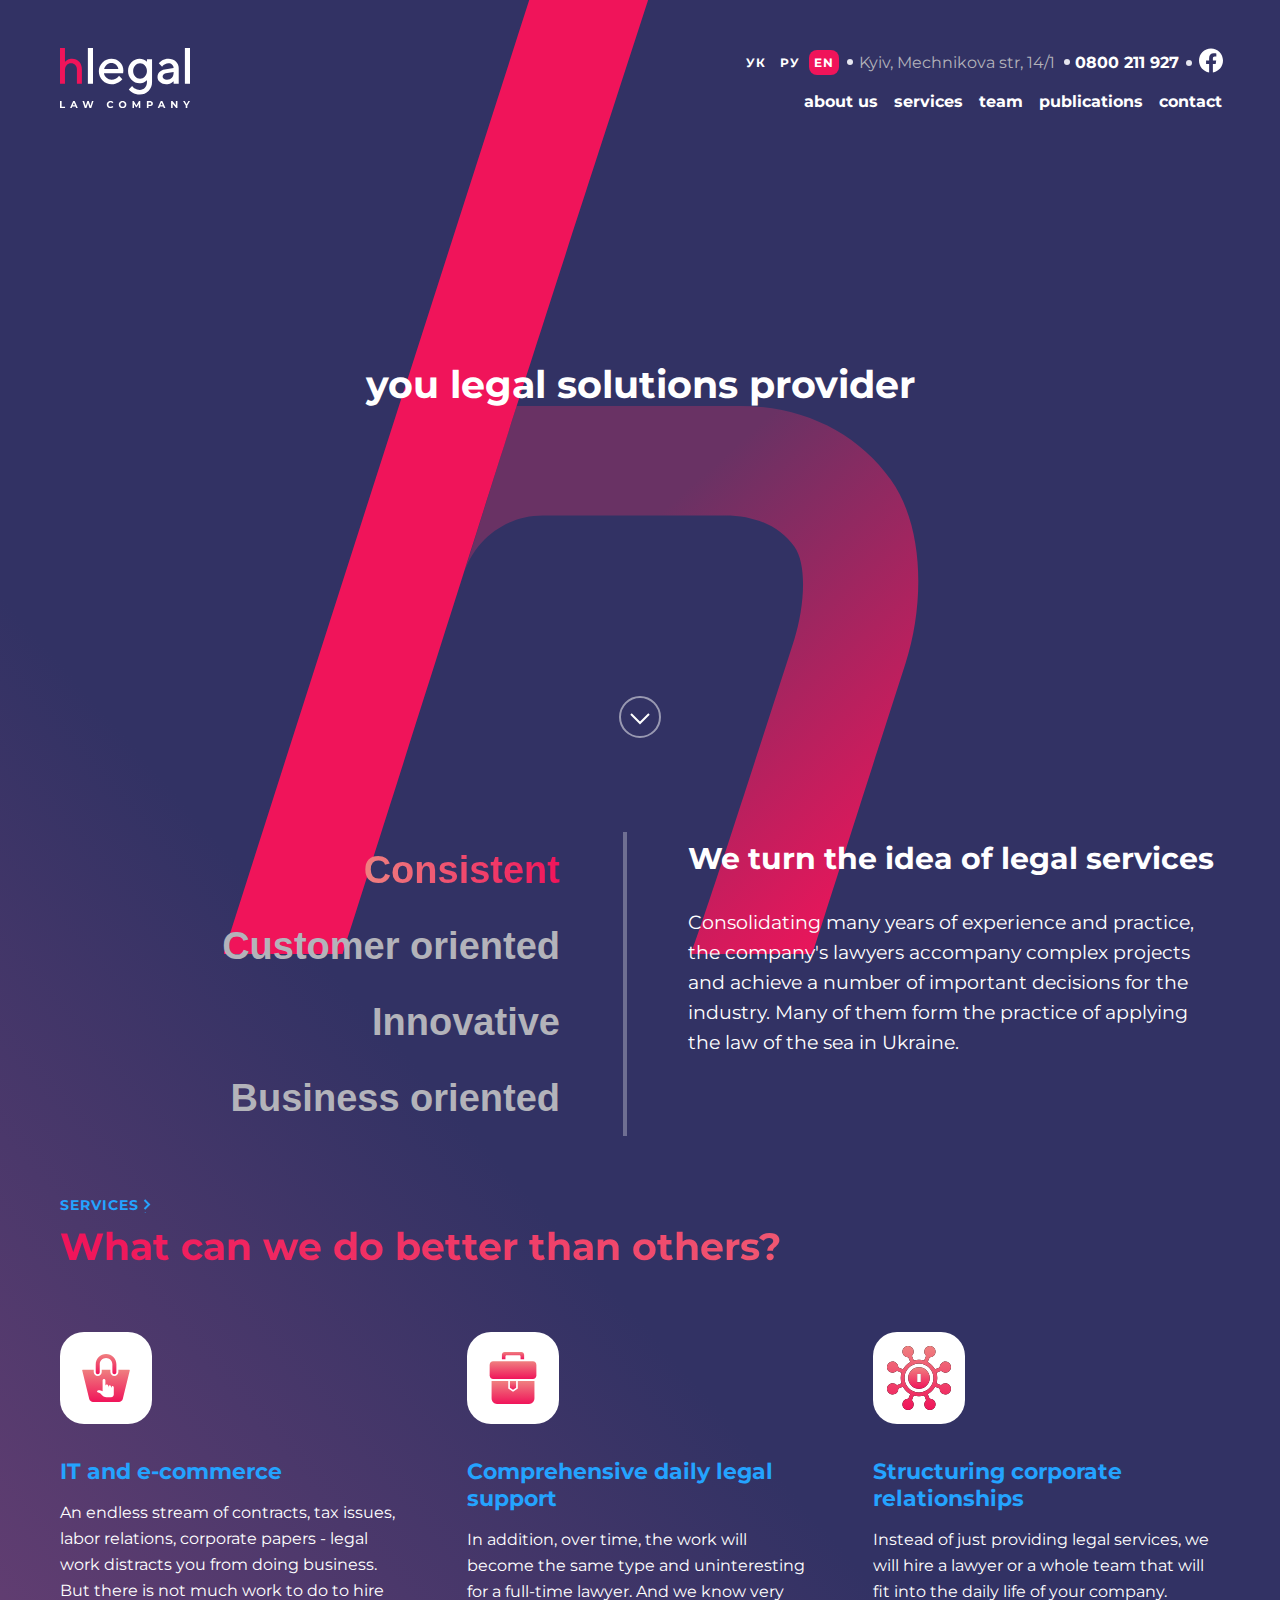
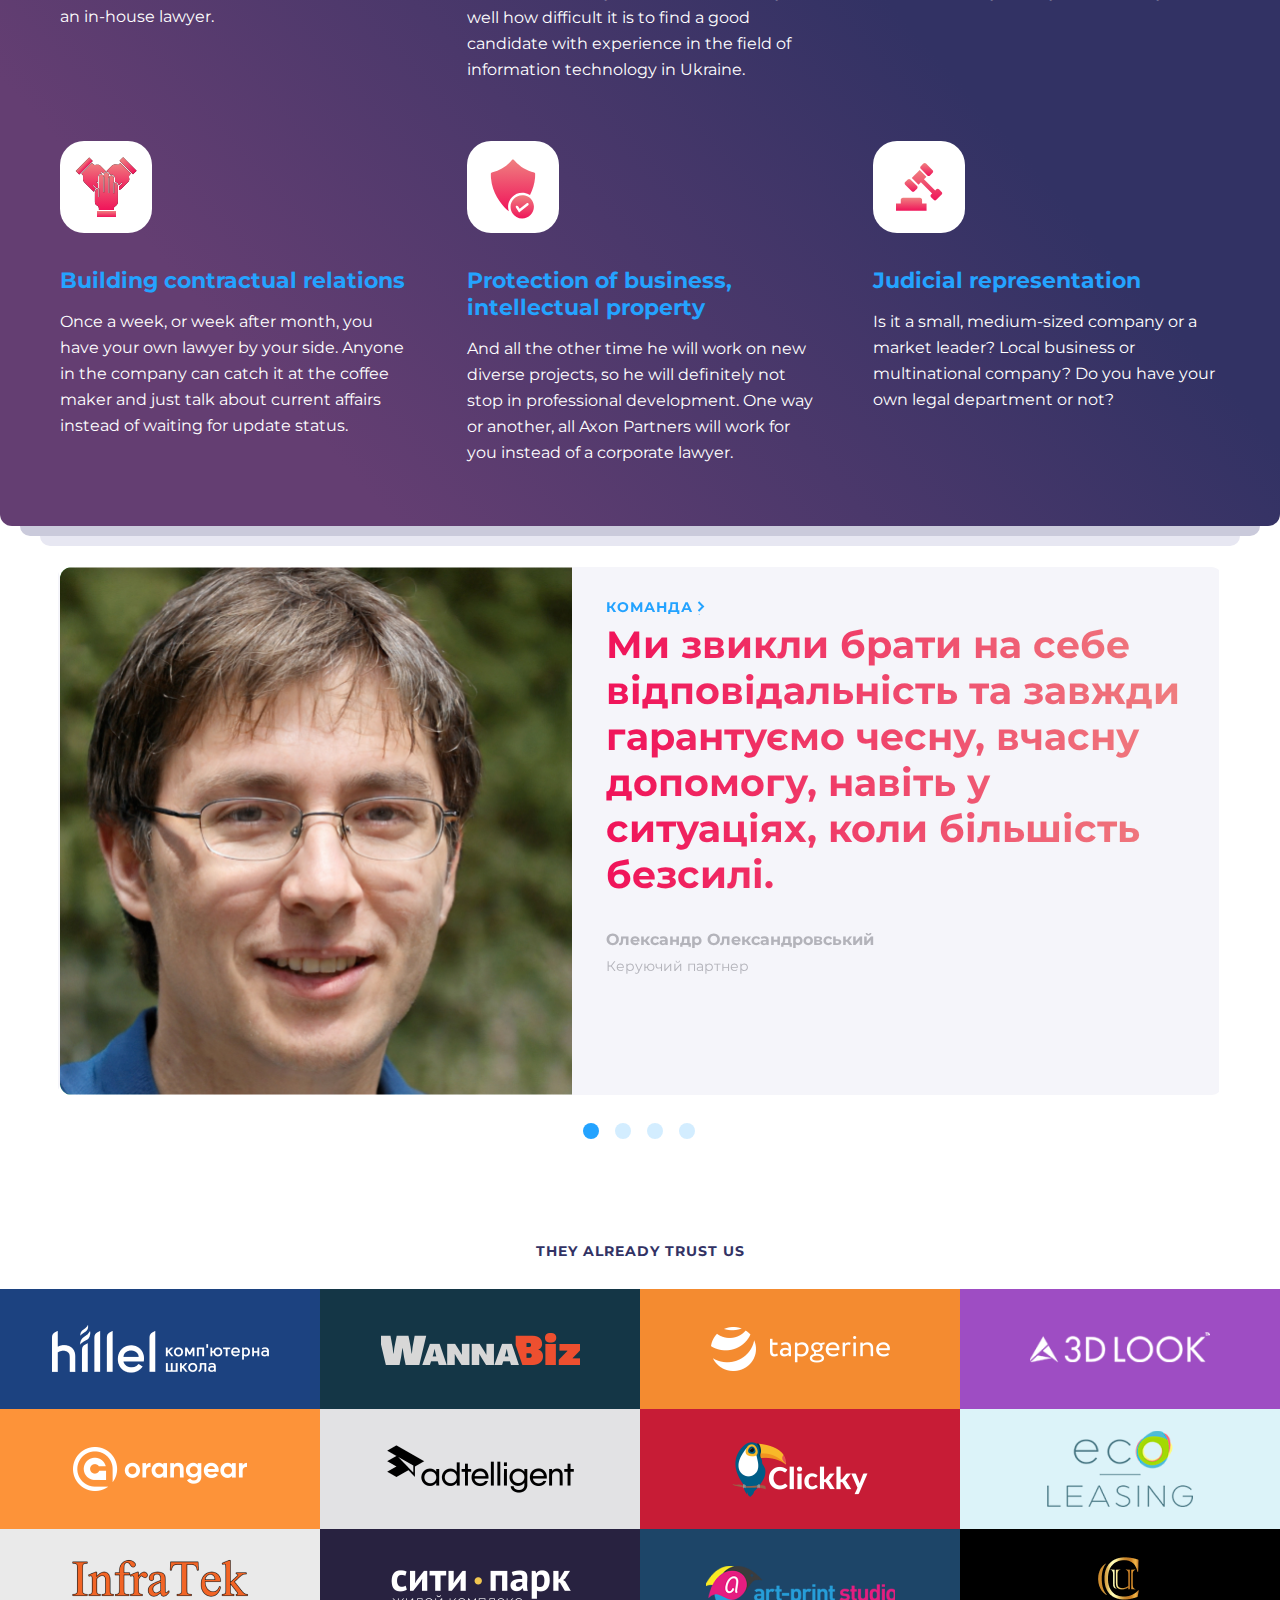
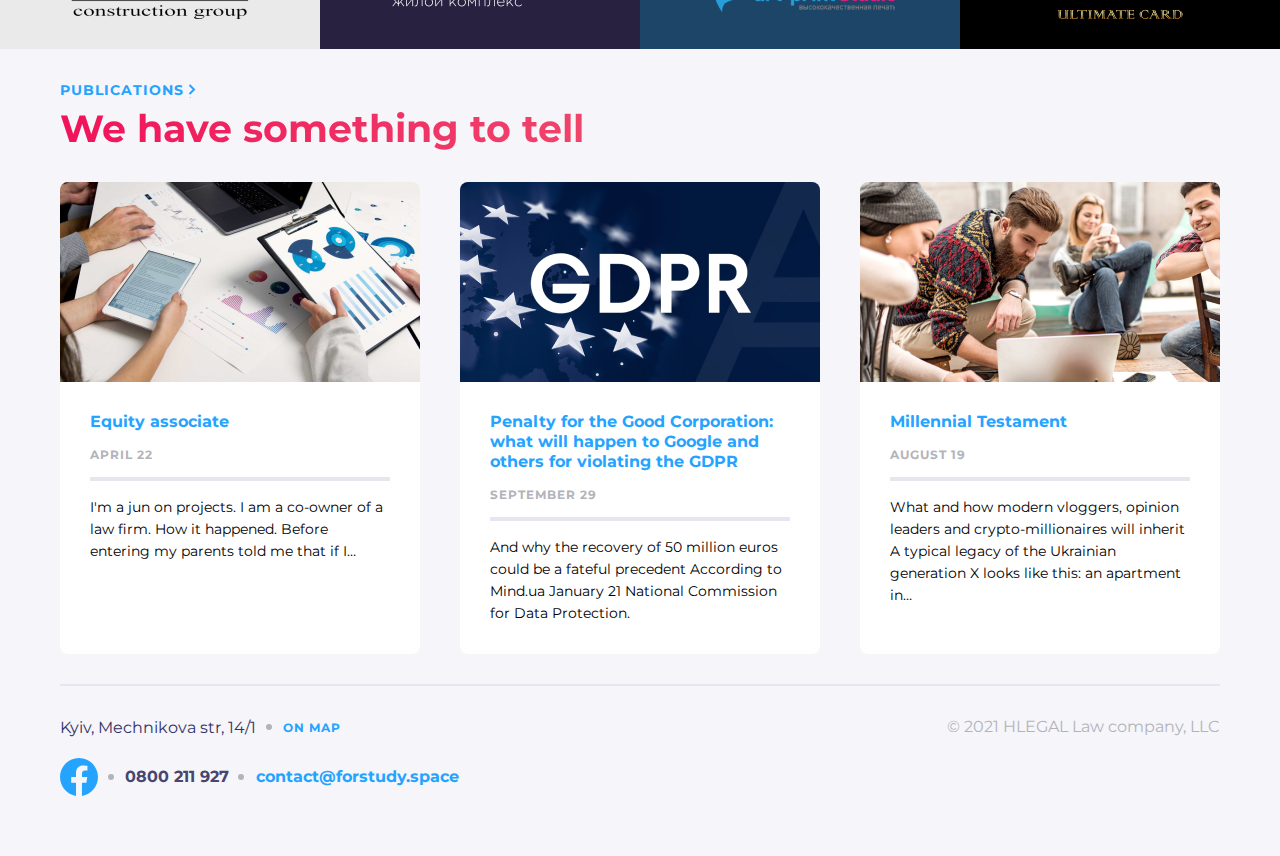
==== commit 5384be87: "project was cleared and finished" ====
--- a/app/index.html
+++ b/app/index.html
@@ -25,7 +25,7 @@
                             </div>
                             <div class="lang-phone__phone">
                                 <span class="lang-phone__street">Kyiv, Mechnikova str, 14/1</span>
-                                <a class="lang-phone__ph" href="tel:0800 211 927">0800 211 927</a>
+                                <a class="lang-phone__ph" href="tel:0800211927">0800 211 927</a>
                                 <a class="lang-phone__fb" href="#">
                                 <svg width="24" height="25" viewBox="0 0 24 25" fill="none" xmlns="http://www.w3.org/2000/svg">
                                     <path class="lang-phone__fb-red" d="M24 12.5733C24 5.90541 18.6274 0.5 12 0.5C5.37258 0.5 0 5.90541 0 12.5733C0 18.5995 4.38823 23.5943 10.125 24.5V16.0633H7.07813V12.5733H10.125V9.91343C10.125 6.88755 11.9165 5.21615 14.6576 5.21615C15.9705 5.21615 17.3438 5.45195 17.3438 5.45195V8.42313H15.8306C14.3399 8.42313 13.875 9.35379 13.875 10.3086V12.5733H17.2031L16.6711 16.0633H13.875V24.5C19.6118 23.5943 24 18.5995 24 12.5733Z" fill="white"/>
@@ -67,6 +67,7 @@
                         </a>
                     </div>
                     <section class="advantage">
+                        <h2 class="visually-hidden">our advatntages</h2>
                         <div class="advantage__list">
                             <button type="button" class="advantage__btn advantage__btn_first">Consistent</button>
                             <button type="button" class="advantage__btn">Customer oriented</button>
@@ -129,6 +130,7 @@
         <div class="container">
             <div class="slider">
                     <section class="js-slider-main">
+                        <h2 class="visually-hidden">slider advantages</h2>
                         <div class="item">
                             <div class="item-wrap">
                                 <div class="slide__image">
@@ -258,7 +260,7 @@
                             </clipPath>
                         </defs>
                     </svg>
-                    <a class="footer-grid__phone" href="tel:0800 211 927">0800 211 927</a>
+                    <a class="footer-grid__phone" href="tel:0800211927">0800 211 927</a>
                     <a class="footer-grid__mail footer-grid__mail-red" href="mailto:contact@forstudy.space">contact@forstudy.space</a>
                 </div>
             </div>
--- a/app/css/style.css
+++ b/app/css/style.css
@@ -744,7 +744,7 @@
   display: inline-block;
 }
 
-.ablogo-hamburger__services {
+.ablogo-hamburger__about-us {
   display: inline-block;
   font-weight: 400;
   font-size: 20px;
@@ -778,7 +778,7 @@
   font-size: 16px;
   line-height: 20px;
   text-align: right;
-  color: #FFFFFF;
+  color: #24A3FF;
   margin-right: 1px;
   margin-left: 15px;
   position: relative;
@@ -794,12 +794,21 @@
   content: '';
   height: 2px;
   width: 100%;
-  background-color: #FFFFFF;
+  background-color: #24A3FF;
   position: absolute;
   top: 21px;
 }
 
 .abnav__item:hover::after {
+  opacity: 1;
+}
+
+.abnav__item-active {
+  color: #F0145A;
+}
+
+.abnav__item-active:after {
+  background-color: #F0145A;
   opacity: 1;
 }
 
@@ -807,14 +816,6 @@
 @media screen and (min-width: 768px) {
   .abgradient {
     background-size: 116%, cover;
-  }
-  .abtop__text {
-    width: auto;
-    margin-top: 272px;
-  }
-  .abtop__arrow-down {
-    margin-top: 417px;
-    margin-bottom: 91px;
   }
   .abtop-header_margin-l-r {
     margin: 0 47px;
@@ -845,35 +846,45 @@
     display: -webkit-box;
     display: -ms-flexbox;
     display: flex;
+    margin-top: 18px;
   }
   .ablogo-hamburger__logo {
     width: 130px;
     height: 60px;
   }
   .ablogo-hamburger__slash {
-    display: none;
-  }
-  .ablogo-hamburger__services {
-    display: none;
+    margin: 18px 0px;
+    display: inline-block;
+    height: 42px;
+    width: 27px;
+  }
+  .ablogo-hamburger__about-us {
+    margin-top: 15px;
+    font-size: 36px;
+    line-height: 44px;
   }
   .ablogo-hamburger__right {
     display: none;
   }
+  .ablogo-hamburger__left {
+    -webkit-box-align: start;
+        -ms-flex-align: start;
+            align-items: flex-start;
+  }
 }
 
 @media screen and (min-width: 1024px) {
-  .abtop__text {
-    margin-top: 250px;
-  }
-  .abtop__arrow-down {
-    margin-top: 288px;
-    margin-bottom: 90px;
-  }
   .ablogo-hamburger__logo {
-    margin-top: 0px;
+    margin-top: 10px;
     margin-right: 0;
     margin-bottom: -8px;
     margin-left: 13px;
+  }
+  .ablogo-hamburger__slash {
+    margin: 15px 0px;
+  }
+  .ablogo-hamburger__about-us {
+    margin-top: 11px;
   }
   .abnav {
     margin-top: 7px;
@@ -1018,6 +1029,8 @@
 
 .slide__image {
   height: 500px;
+  background-color: black;
+  border-radius: 12px 0px 0px 12px;
 }
 
 .slide__image img {
@@ -1165,6 +1178,7 @@
 }
 
 .logos {
+  background-color: #ca7e3b;
   display: -webkit-box;
   display: -ms-flexbox;
   display: flex;
@@ -1704,6 +1718,7 @@
 .abtop-text__right {
   border-left: 4px solid #E6E6F0;
   padding-left: 30px;
+  padding-top: 10px;
 }
 
 .abtop-text__title {
@@ -1715,8 +1730,8 @@
   -webkit-text-fill-color: transparent;
   background-clip: text;
   text-fill-color: transparent;
-  margin-bottom: 20px;
-  margin-top: 30px;
+  margin-bottom: 28px;
+  margin-top: 26px;
 }
 
 .abtop-text__title-txt {
@@ -1724,7 +1739,7 @@
   font-size: 19px;
   line-height: 30px;
   color: #000000;
-  margin-bottom: 30px;
+  margin-bottom: 20px;
 }
 
 .abtop-text__num {
@@ -1744,15 +1759,80 @@
   font-size: 16px;
   line-height: 20px;
   color: #323264;
+  margin-top: 10px;
 }
 
 .abtop-text__item:not(:last-child) {
   margin-bottom: 40px;
 }
 
+/*========================================*/
+@media screen and (min-width: 768px) {
+  .abtop__text {
+    width: auto;
+    margin-top: 272px;
+  }
+  .abtop__arrow-down {
+    margin-top: 417px;
+    margin-bottom: 91px;
+  }
+  .abtop-text__title {
+    font-size: 38px;
+    line-height: 46px;
+    margin-top: 66px;
+    margin-bottom: 26px;
+  }
+  .abtop-text__title-mrtop {
+    margin-top: 31px;
+  }
+}
+
+@media screen and (min-width: 1024px) {
+  .abtop {
+    -ms-flex-wrap: nowrap;
+        flex-wrap: nowrap;
+  }
+  .abtop__text {
+    margin-top: 250px;
+  }
+  .abtop__arrow-down {
+    margin-top: 288px;
+    margin-bottom: 90px;
+  }
+  .abtop-text__left {
+    width: 84%;
+    padding-right: 31px;
+  }
+  .abtop-text__right {
+    margin-top: 57px;
+  }
+  .abtop-text__title-mrtop {
+    margin-top: -3px;
+  }
+  .abtop-text2 {
+    display: -webkit-box;
+    display: -ms-flexbox;
+    display: flex;
+  }
+  .abtop-text2__left {
+    width: 54%;
+  }
+  .abtop-text2__right {
+    width: 50%;
+    padding-left: 74px;
+  }
+}
+
+@media screen and (min-width: 1440px) {
+  .abtop-text2__left {
+    width: 71%;
+    padding-left: 119px;
+  }
+}
+
 .abteam-img {
   height: 114px;
-  background: url("../../img/about-team1.jpg") center 0 no-repeat;
+  background: url("../img/about-team1.jpg") center 0 no-repeat;
   background-size: 100%, cover;
   display: -webkit-box;
   display: -ms-flexbox;
@@ -1778,6 +1858,30 @@
   text-shadow: 0px 15px 30px rgba(40, 40, 86, 0.8);
 }
 
+@media screen and (min-width: 768px) {
+  .abteam-img {
+    background: url("../img/about-team2.jpg") center 0 no-repeat;
+    margin-top: 59px;
+    height: 233px;
+    margin-bottom: 61px;
+  }
+}
+
+@media screen and (min-width: 1024px) {
+  .abteam-img {
+    background: url("../img/about-team3.jpg") center 0 no-repeat;
+    margin-top: 40px;
+    height: 313px;
+  }
+}
+
+@media screen and (min-width: 1440px) {
+  .abteam-img {
+    margin-top: 40px;
+    height: 437px;
+  }
+}
+
 .abslider-title {
   font-weight: 700;
   font-size: 14px;
@@ -1787,6 +1891,7 @@
   text-transform: uppercase;
   color: #323264;
   padding-top: 30px;
+  padding-top: 67px;
 }
 
 .slider {
@@ -1824,6 +1929,8 @@
 
 .slide__image {
   height: 500px;
+  background-color: #51be69;
+  border-radius: 12px 0px 0px 12px;
 }
 
 .slide__image img {
@@ -1905,7 +2012,7 @@
 /*====================*/
 @media screen and (min-width: 768px) {
   .slider {
-    margin-top: 81px;
+    margin-top: 28px;
     margin-left: 59px;
     margin-right: 61px;
   }
@@ -1919,6 +2026,11 @@
 }
 
 @media screen and (min-width: 1024px) {
+  .slider {
+    margin-top: 41px;
+    margin-left: 58px;
+    padding-bottom: 42px;
+  }
   .item-wrap {
     display: -webkit-box;
     display: -ms-flexbox;
@@ -1941,12 +2053,243 @@
   }
 }
 
+.abfooter {
+  background-color: #F5F5FA;
+}
+
+.abfooter-grid {
+  border-top: 2px solid #E6E6F0;
+  position: relative;
+  display: grid;
+  grid-template-columns: 1fr 1fr;
+}
+
+.abfooter-grid__one {
+  display: -webkit-box;
+  display: -ms-flexbox;
+  display: flex;
+  -webkit-box-orient: vertical;
+  -webkit-box-direction: normal;
+      -ms-flex-direction: column;
+          flex-direction: column;
+  -webkit-box-align: center;
+      -ms-flex-align: center;
+          align-items: center;
+  grid-column: 1/3;
+}
+
+.abfooter-grid__street {
+  margin-top: 32px;
+  margin-bottom: 10px;
+  font-weight: 400;
+  font-size: 16px;
+  line-height: 20px;
+  color: #323264;
+  display: inline-block;
+}
+
+.abfooter-grid__onmap {
+  margin-bottom: 20px;
+  font-weight: 700;
+  font-size: 12px;
+  line-height: 15px;
+  letter-spacing: 1px;
+  text-transform: uppercase;
+  color: #24A3FF;
+  display: inline-block;
+  text-decoration: none;
+}
+
+.abfooter-grid__two {
+  display: -webkit-box;
+  display: -ms-flexbox;
+  display: flex;
+  -webkit-box-pack: center;
+      -ms-flex-pack: center;
+          justify-content: center;
+  grid-row: 3/4;
+  grid-column: 1/3;
+}
+
+.abfooter-grid__three {
+  display: -webkit-box;
+  display: -ms-flexbox;
+  display: flex;
+  -webkit-box-orient: vertical;
+  -webkit-box-direction: normal;
+      -ms-flex-direction: column;
+          flex-direction: column;
+  -webkit-box-align: center;
+      -ms-flex-align: center;
+          align-items: center;
+  grid-column: 1/3;
+  grid-row: 2/3;
+}
+
+.abfooter-grid__copy {
+  font-weight: 400;
+  font-size: 16px;
+  line-height: 20px;
+  color: #B3B3BA;
+  display: inline-block;
+  margin-top: 20px;
+  margin-bottom: 30px;
+}
+
+.abfooter-grid__fb {
+  margin-bottom: 10px;
+  display: inline-block;
+}
+
+.abfooter-grid__fb:hover .abfooter-grid__fb-red {
+  -webkit-transition-duration: 0.3s;
+          transition-duration: 0.3s;
+  -webkit-transition-property: fill;
+  transition-property: fill;
+  fill: #F0145A;
+}
+
+.abfooter-grid__phone {
+  margin-bottom: 10px;
+  font-weight: 700;
+  font-size: 16px;
+  line-height: 20px;
+  text-align: right;
+  color: #46466E;
+  display: inline-block;
+  text-decoration: none;
+}
+
+.abfooter-grid__mail {
+  margin-bottom: 10px;
+  font-weight: 700;
+  font-size: 16px;
+  line-height: 20px;
+  color: #24A3FF;
+  display: inline-block;
+  text-decoration: none;
+}
+
+.abfooter-grid__mail:hover {
+  -webkit-transition-duration: 0.3s;
+          transition-duration: 0.3s;
+  -webkit-transition-property: color;
+  transition-property: color;
+  color: #F0145A;
+}
+
+/*====================================*/
+@media screen and (min-width: 768px) {
+  .abfooter-grid__one {
+    grid-column: 1/3;
+    -webkit-box-orient: horizontal;
+    -webkit-box-direction: normal;
+        -ms-flex-direction: row;
+            flex-direction: row;
+    -webkit-box-align: start;
+        -ms-flex-align: start;
+            align-items: flex-start;
+    -webkit-box-pack: center;
+        -ms-flex-pack: center;
+            justify-content: center;
+  }
+  .abfooter-grid__onmap {
+    margin-top: 34px;
+    margin-left: 27px;
+    position: relative;
+  }
+  .abfooter-grid__onmap::before {
+    content: '';
+    height: 6px;
+    width: 6px;
+    background-color: #B3B3BA;
+    border-radius: 50%;
+    position: absolute;
+    left: -17px;
+    top: 4px;
+  }
+  .abfooter-grid__two {
+    grid-column: 1/3;
+    grid-row: 3/4;
+  }
+  .abfooter-grid__three {
+    grid-column: 1/3;
+    grid-row: 2/3;
+    -webkit-box-orient: horizontal;
+    -webkit-box-direction: normal;
+        -ms-flex-direction: row;
+            flex-direction: row;
+    -webkit-box-align: center;
+        -ms-flex-align: center;
+            align-items: center;
+    -webkit-box-pack: center;
+        -ms-flex-pack: center;
+            justify-content: center;
+  }
+  .abfooter-grid__copy {
+    margin-top: 31px;
+    margin-bottom: 21px;
+    margin-left: 46px;
+  }
+  .abfooter-grid__phone {
+    margin-left: 27px;
+    position: relative;
+  }
+  .abfooter-grid__phone::before {
+    content: '';
+    height: 6px;
+    width: 6px;
+    background-color: #B3B3BA;
+    border-radius: 50%;
+    position: absolute;
+    left: -17px;
+    top: 7px;
+  }
+  .abfooter-grid__phone::after {
+    content: '';
+    height: 6px;
+    width: 6px;
+    background-color: #B3B3BA;
+    border-radius: 50%;
+    position: absolute;
+    left: 113px;
+    top: 7px;
+  }
+  .abfooter-grid__mail {
+    margin-left: 27px;
+  }
+}
+
 @media screen and (min-width: 1024px) {
-  .slide__image {
-    width: 34%;
-  }
-  .slide__image img {
-    height: 348px;
+  .abfooter {
+    padding-bottom: 50px;
+  }
+  .abfooter-grid__one {
+    grid-column: 1/2;
+    -webkit-box-pack: start;
+        -ms-flex-pack: start;
+            justify-content: flex-start;
+  }
+  .abfooter-grid__two {
+    -webkit-box-pack: end;
+        -ms-flex-pack: end;
+            justify-content: flex-end;
+    grid-column: 2/3;
+    grid-row: 1/2;
+  }
+  .abfooter-grid__three {
+    grid-column: 1/2;
+    -webkit-box-pack: start;
+        -ms-flex-pack: start;
+            justify-content: flex-start;
+  }
+}
+
+@media screen and (min-width: 1440px) {
+  .abtop-text__left {
+    width: 66%;
+    padding-right: 31px;
+    padding-left: 117px;
   }
 }
 
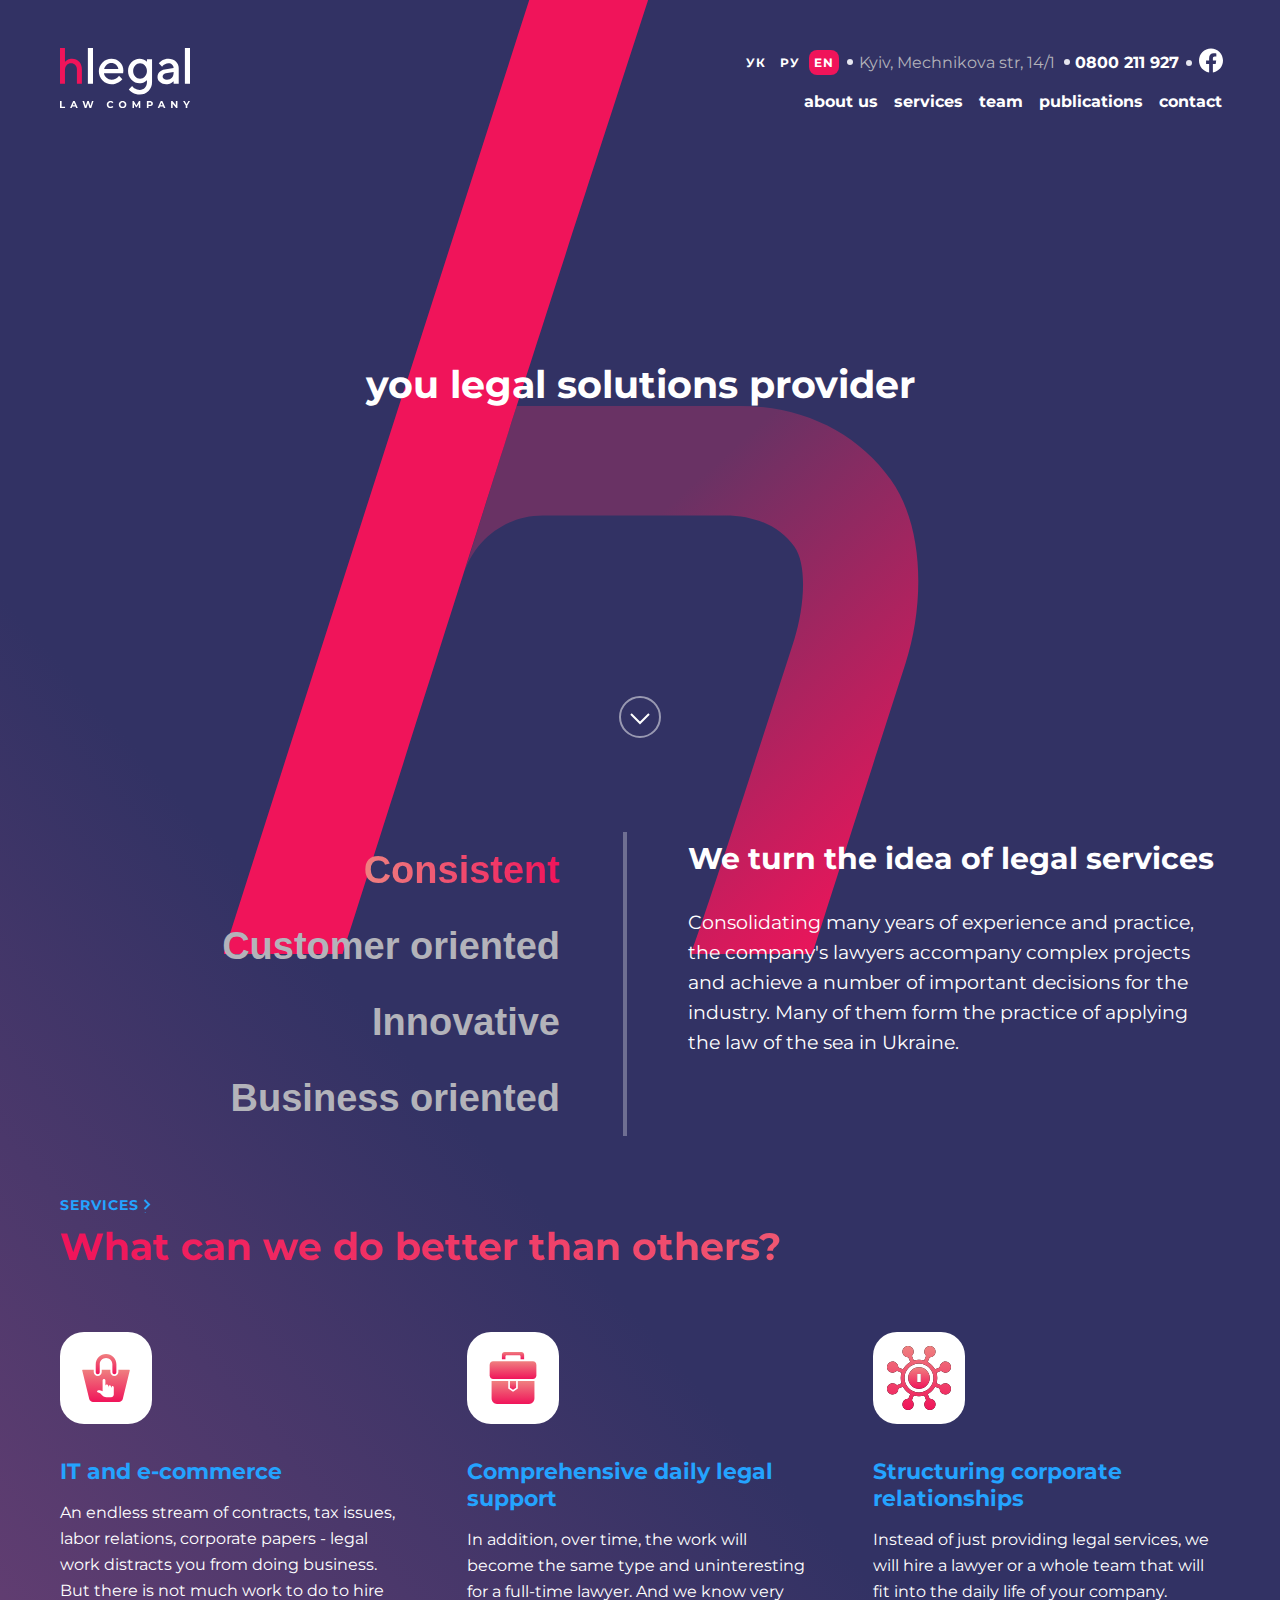
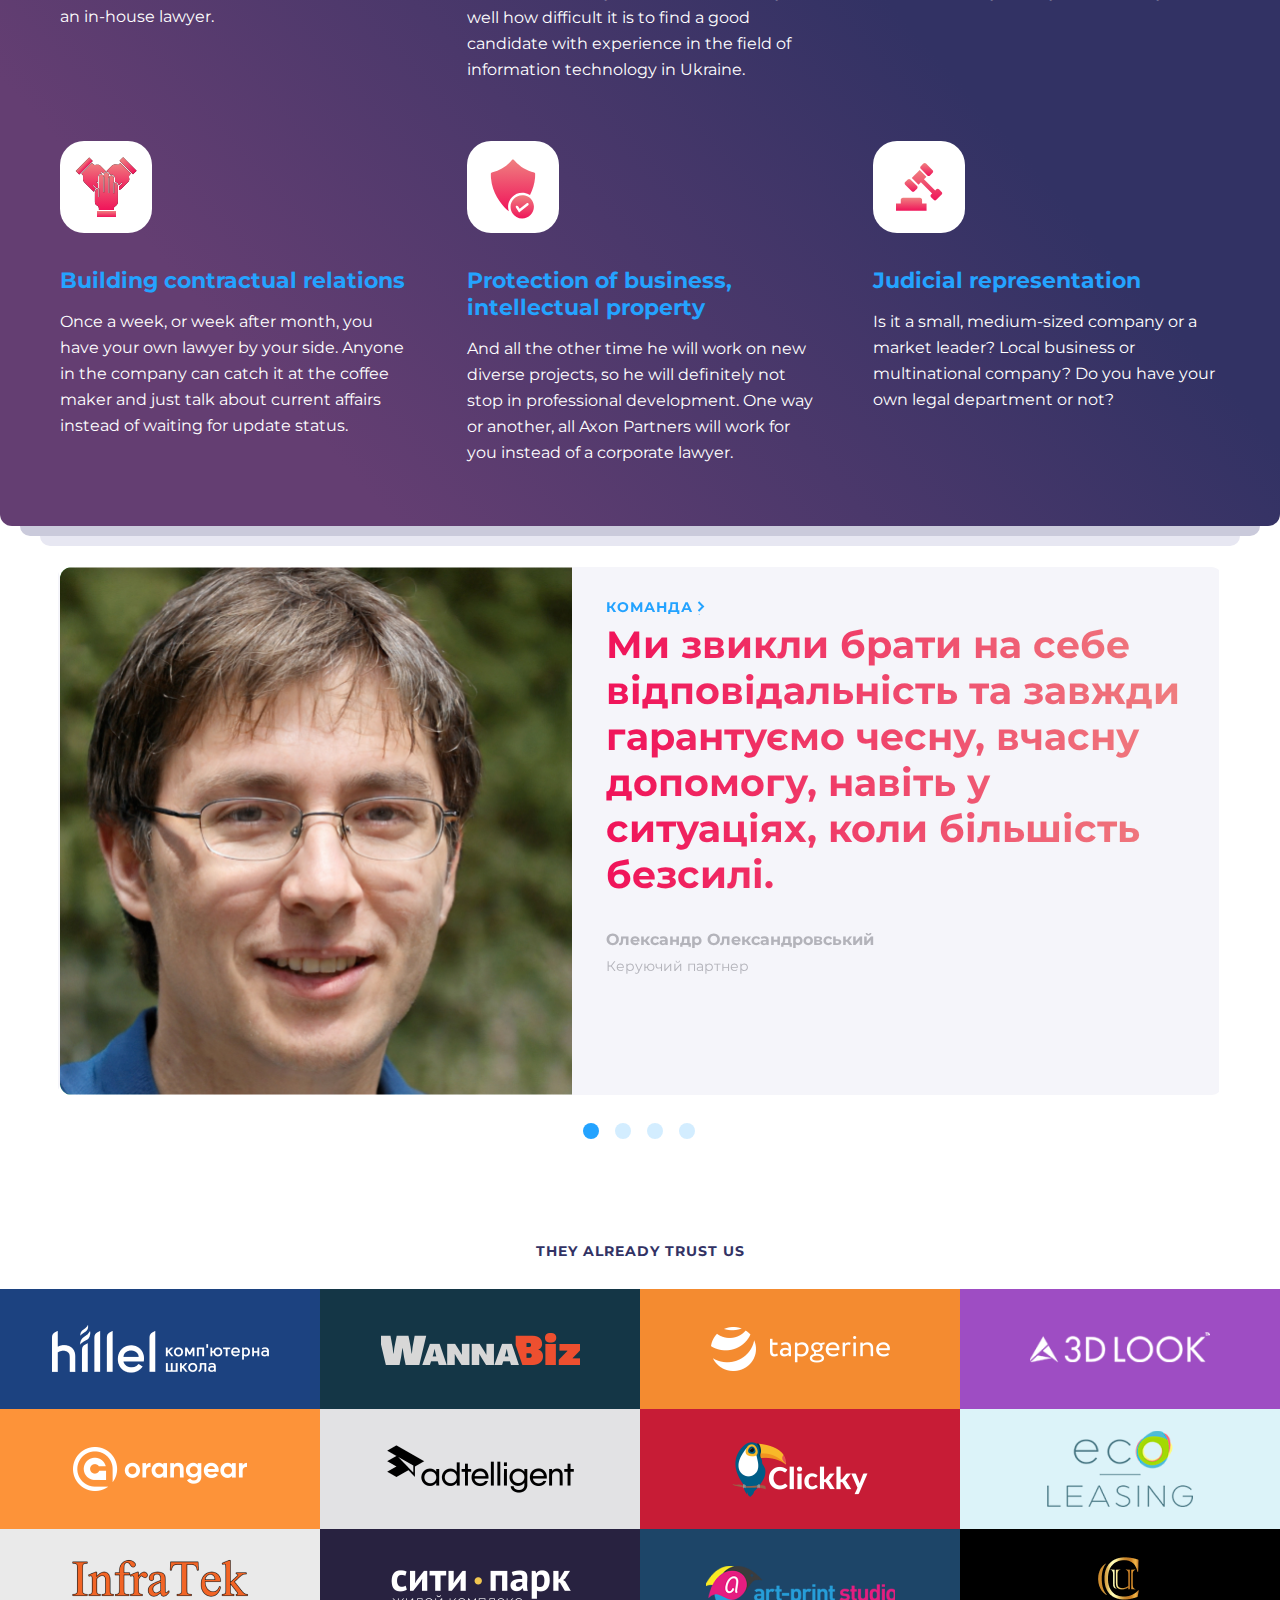
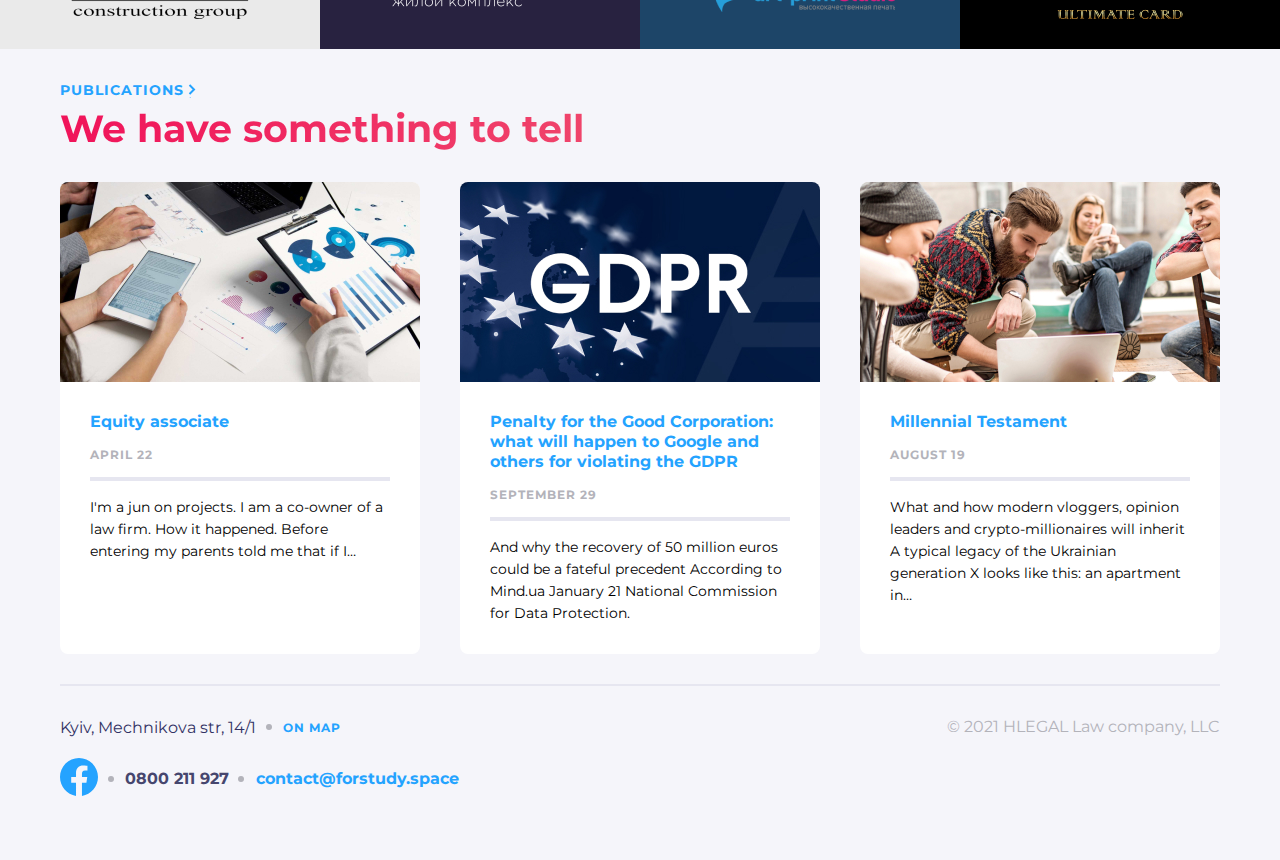
==== commit 0a7e80c7: "added area labels and anchor" ====
--- a/app/index.html
+++ b/app/index.html
@@ -26,7 +26,7 @@
                             <div class="lang-phone__phone">
                                 <span class="lang-phone__street">Kyiv, Mechnikova str, 14/1</span>
                                 <a class="lang-phone__ph" href="tel:0800211927">0800 211 927</a>
-                                <a class="lang-phone__fb" href="#">
+                                <a class="lang-phone__fb" href="#" aria-label="our face book">
                                 <svg width="24" height="25" viewBox="0 0 24 25" fill="none" xmlns="http://www.w3.org/2000/svg">
                                     <path class="lang-phone__fb-red" d="M24 12.5733C24 5.90541 18.6274 0.5 12 0.5C5.37258 0.5 0 5.90541 0 12.5733C0 18.5995 4.38823 23.5943 10.125 24.5V16.0633H7.07813V12.5733H10.125V9.91343C10.125 6.88755 11.9165 5.21615 14.6576 5.21615C15.9705 5.21615 17.3438 5.45195 17.3438 5.45195V8.42313H15.8306C14.3399 8.42313 13.875 9.35379 13.875 10.3086V12.5733H17.2031L16.6711 16.0633H13.875V24.5C19.6118 23.5943 24 18.5995 24 12.5733Z" fill="white"/>
                                 </svg>
@@ -42,7 +42,7 @@
                                 <p><a class="logo-hamburger__services" href="#">services</a></p>
                             </div>
                             <div class="logo-hamburger__right">
-                            <a href="#"><img src="img/hamburger.svg" alt="hamburger"></a>
+                            <a href="#" aria-label="hamburger menu button"><img src="img/hamburger.svg" alt="hamburger"></a>
                             </div>
                         </div>
                         <div class="nav">
@@ -59,7 +59,7 @@
                 <section class="top"> 
                     <h1 class="top__text">you legal solutions provider</h1>
                     <div class="top__arrow-down">
-                        <a href="#">
+                        <a href="#cards">
                             <svg width="42" height="42" viewBox="0 0 42 42" fill="none" xmlns="http://www.w3.org/2000/svg">
                                 <circle class="top__arrow-down top__arrow-down_red" opacity="0.5" cx="21" cy="21" r="20" stroke="white" stroke-width="2"/>
                                 <path class="top__arrow-down top__arrow-down_red" d="M12 18L21 27L30 18" stroke="white" stroke-width="2"/>
@@ -84,7 +84,7 @@
                         <div class="advantage__content"></div>
                         <div class="advantage__content"></div>
                     </section>
-                    <section class="cards">
+                    <section class="cards" id="cards">
                         <div class="cards__one">
                             <p><a class="cards__services" href="#">services</a></p>
                             <h2 class="cards__title">What can we do better than others?</h2>
@@ -250,16 +250,18 @@
                     <span class="footer-grid__copy">© 2021 HLEGAL Law company, LLC</span>
                 </div>
                 <div  class="footer-grid__three">
-                    <svg class="footer-grid__fb" width="38" height="38" viewBox="0 0 38 38" fill="none" xmlns="http://www.w3.org/2000/svg">
-                        <g clip-path="url(#clip0_26716_3421)">
-                            <path class="footer-grid__fb footer-grid__fb-red" d="M38 19.1161C38 8.55857 29.4934 0 19 0C8.50658 0 0 8.55857 0 19.1161C0 28.6575 6.94803 36.5659 16.0312 38V24.6419H11.207V19.1161H16.0312V14.9046C16.0312 10.1136 18.8678 7.46723 23.2078 7.46723C25.2866 7.46723 27.4609 7.84059 27.4609 7.84059V12.545H25.0651C22.7048 12.545 21.9688 14.0185 21.9688 15.5302V19.1161H27.2383L26.3959 24.6419H21.9688V38C31.052 36.5659 38 28.6575 38 19.1161Z" fill="#24A3FF"/>
-                        </g>
-                        <defs>
-                            <clipPath id="clip0_26716_3421">
-                                <rect width="38" height="38" fill="white"/>
-                            </clipPath>
-                        </defs>
-                    </svg>
+                    <a href="#" aria-label="our face book">
+                        <svg class="footer-grid__fb" width="38" height="38" viewBox="0 0 38 38" fill="none" xmlns="http://www.w3.org/2000/svg">
+                            <g clip-path="url(#clip0_26716_3421)">
+                                <path class="footer-grid__fb footer-grid__fb-red" d="M38 19.1161C38 8.55857 29.4934 0 19 0C8.50658 0 0 8.55857 0 19.1161C0 28.6575 6.94803 36.5659 16.0312 38V24.6419H11.207V19.1161H16.0312V14.9046C16.0312 10.1136 18.8678 7.46723 23.2078 7.46723C25.2866 7.46723 27.4609 7.84059 27.4609 7.84059V12.545H25.0651C22.7048 12.545 21.9688 14.0185 21.9688 15.5302V19.1161H27.2383L26.3959 24.6419H21.9688V38C31.052 36.5659 38 28.6575 38 19.1161Z" fill="#24A3FF"/>
+                            </g>
+                            <defs>
+                                <clipPath id="clip0_26716_3421">
+                                    <rect width="38" height="38" fill="white"/>
+                                </clipPath>
+                            </defs>
+                        </svg>
+                    </a>
                     <a class="footer-grid__phone" href="tel:0800211927">0800 211 927</a>
                     <a class="footer-grid__mail footer-grid__mail-red" href="mailto:contact@forstudy.space">contact@forstudy.space</a>
                 </div>
--- a/app/css/style.css
+++ b/app/css/style.css
@@ -385,7 +385,8 @@
 }
 
 .logo-hamburger__right {
-  margin: 12.5px 15px;
+  margin: 13px 15px;
+  height: 33px;
 }
 
 .logo-hamburger__right:hover {
@@ -754,7 +755,8 @@
 }
 
 .ablogo-hamburger__right {
-  margin: 12.5px 15px;
+  height: 33px;
+  margin: 13px 15px;
 }
 
 .ablogo-hamburger__right:hover {
